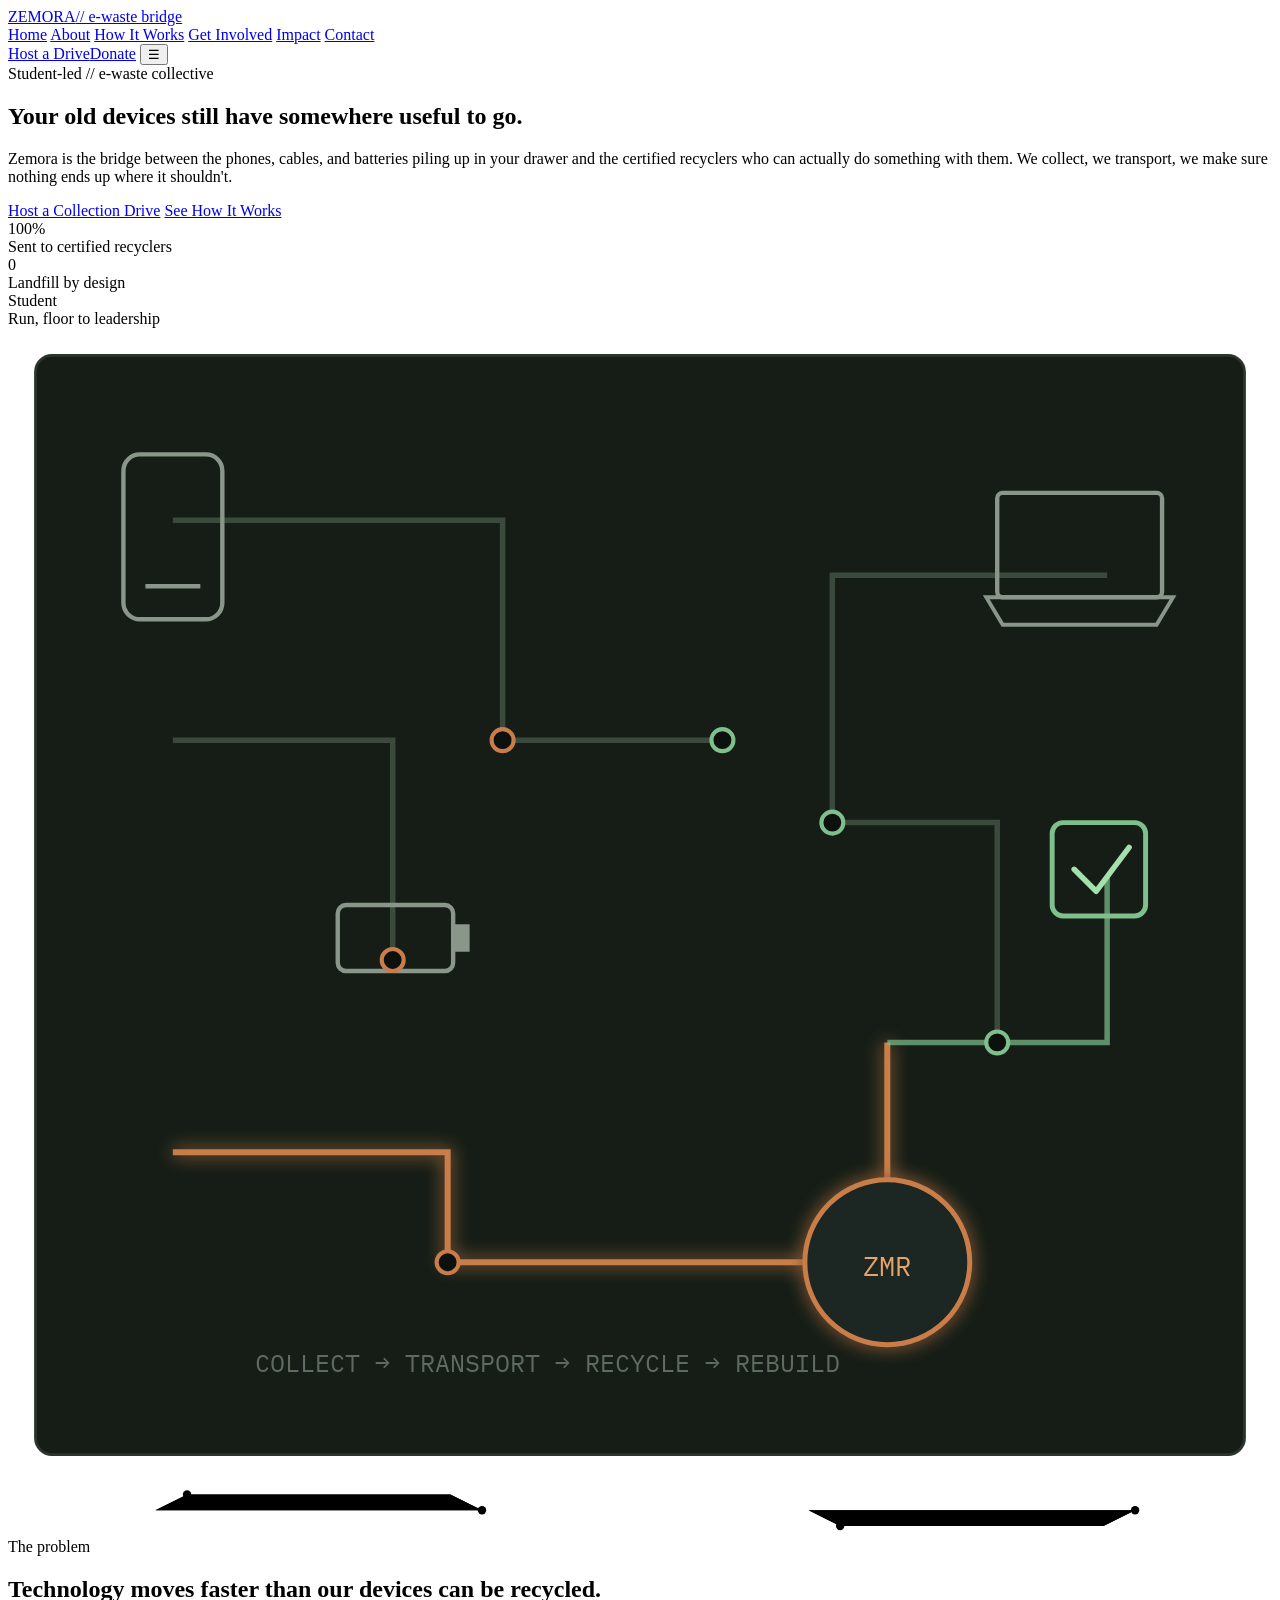
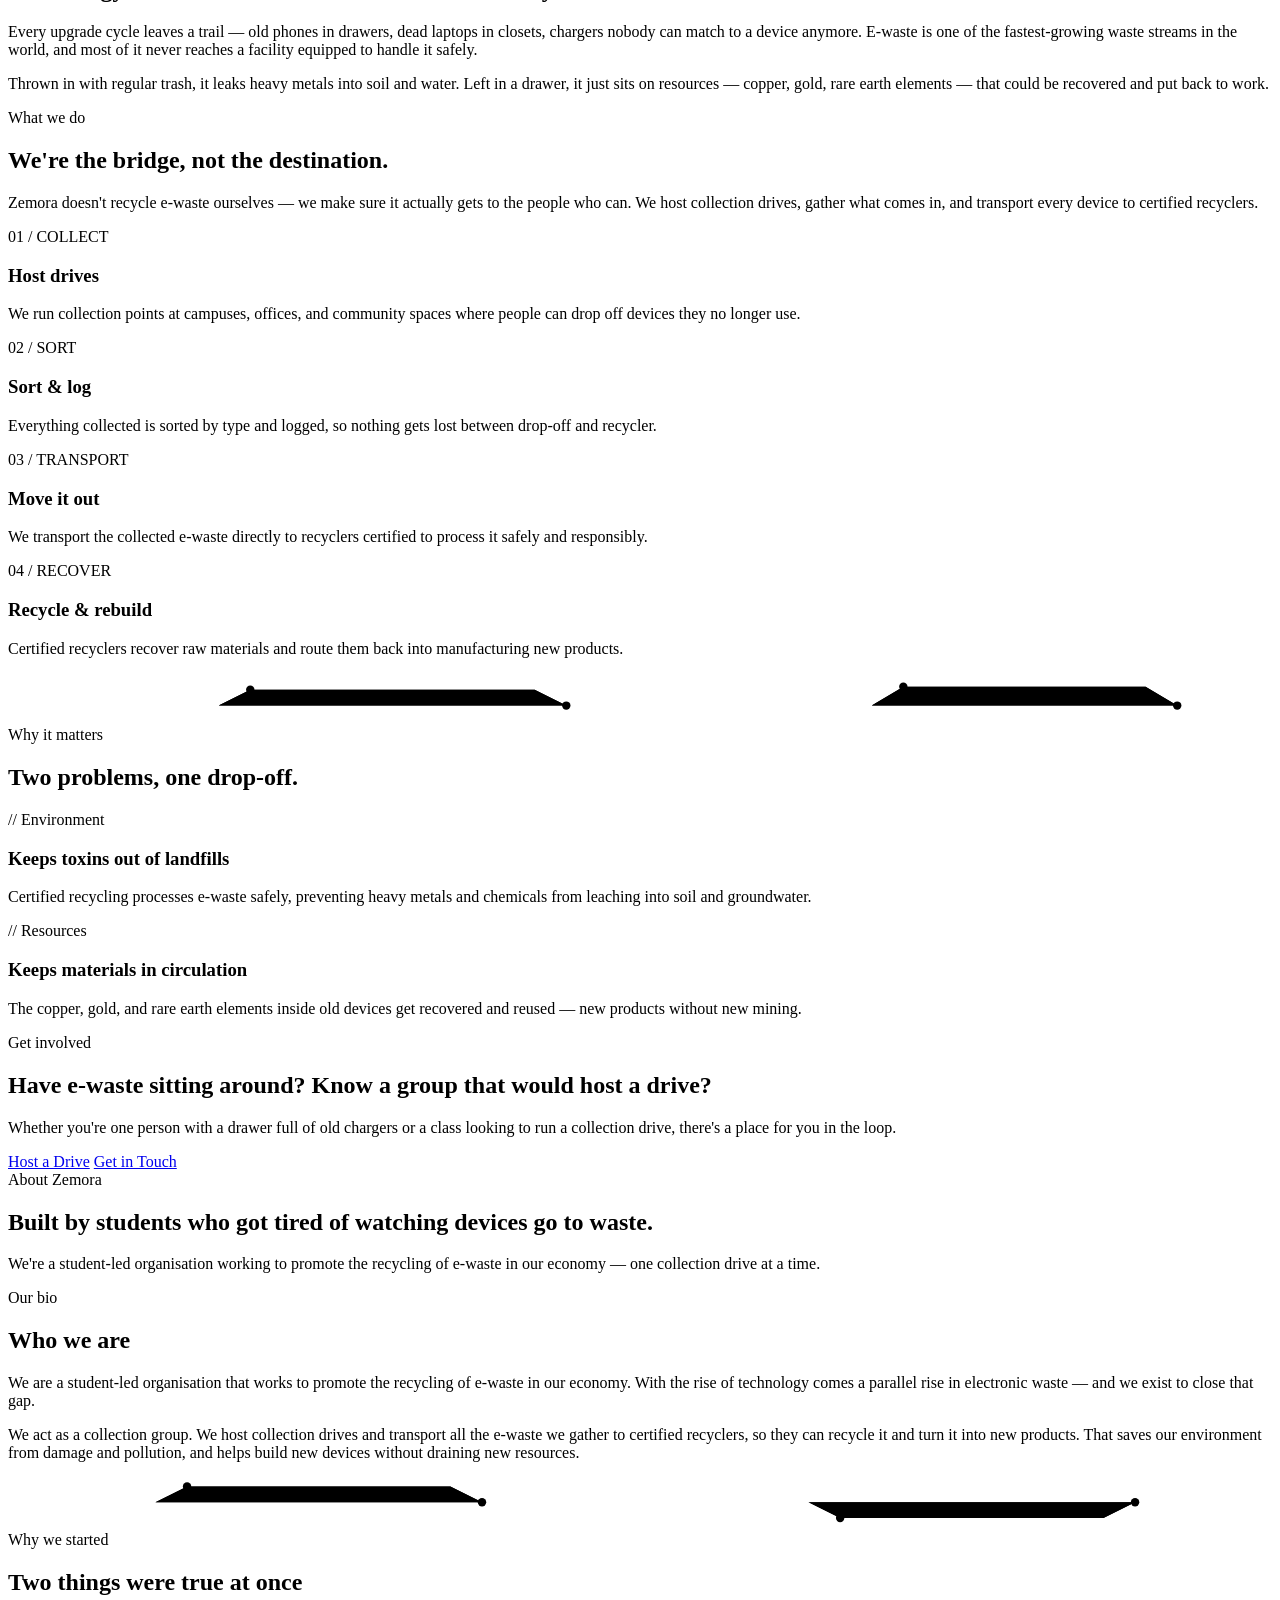
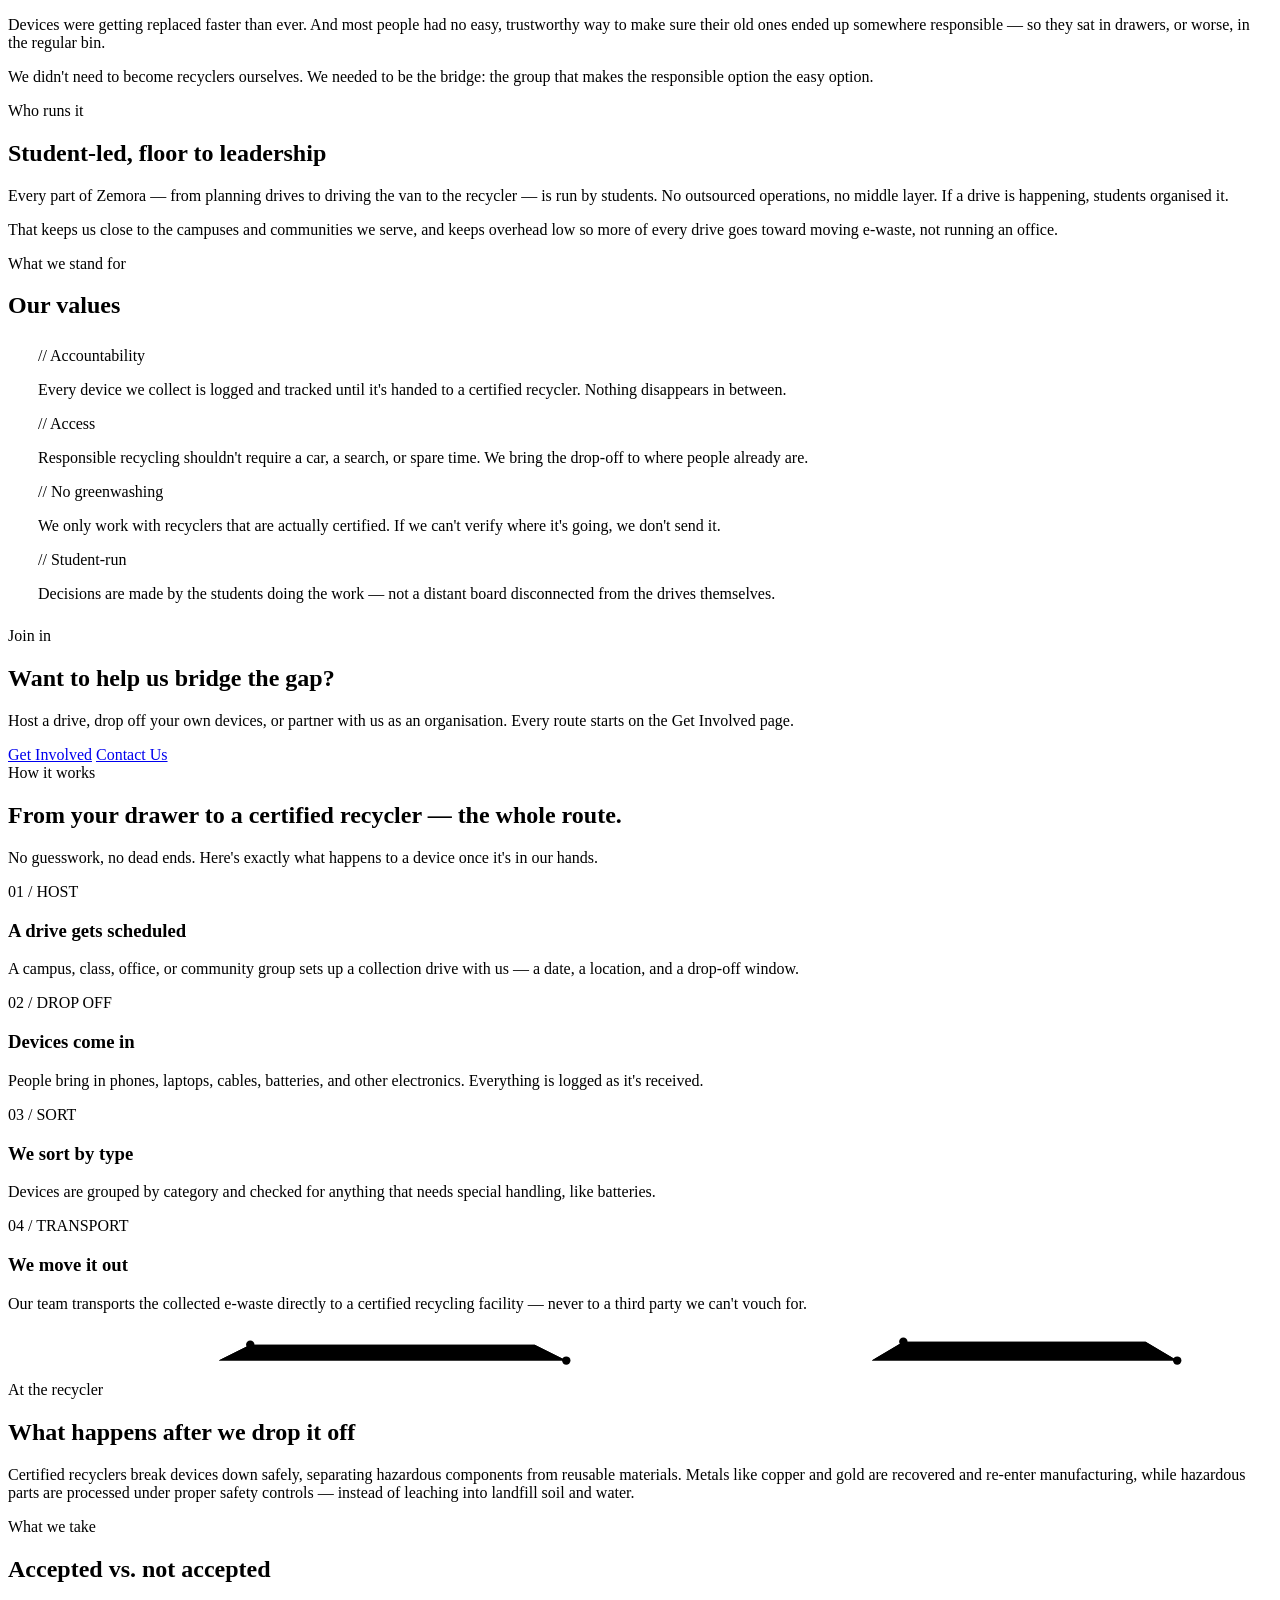
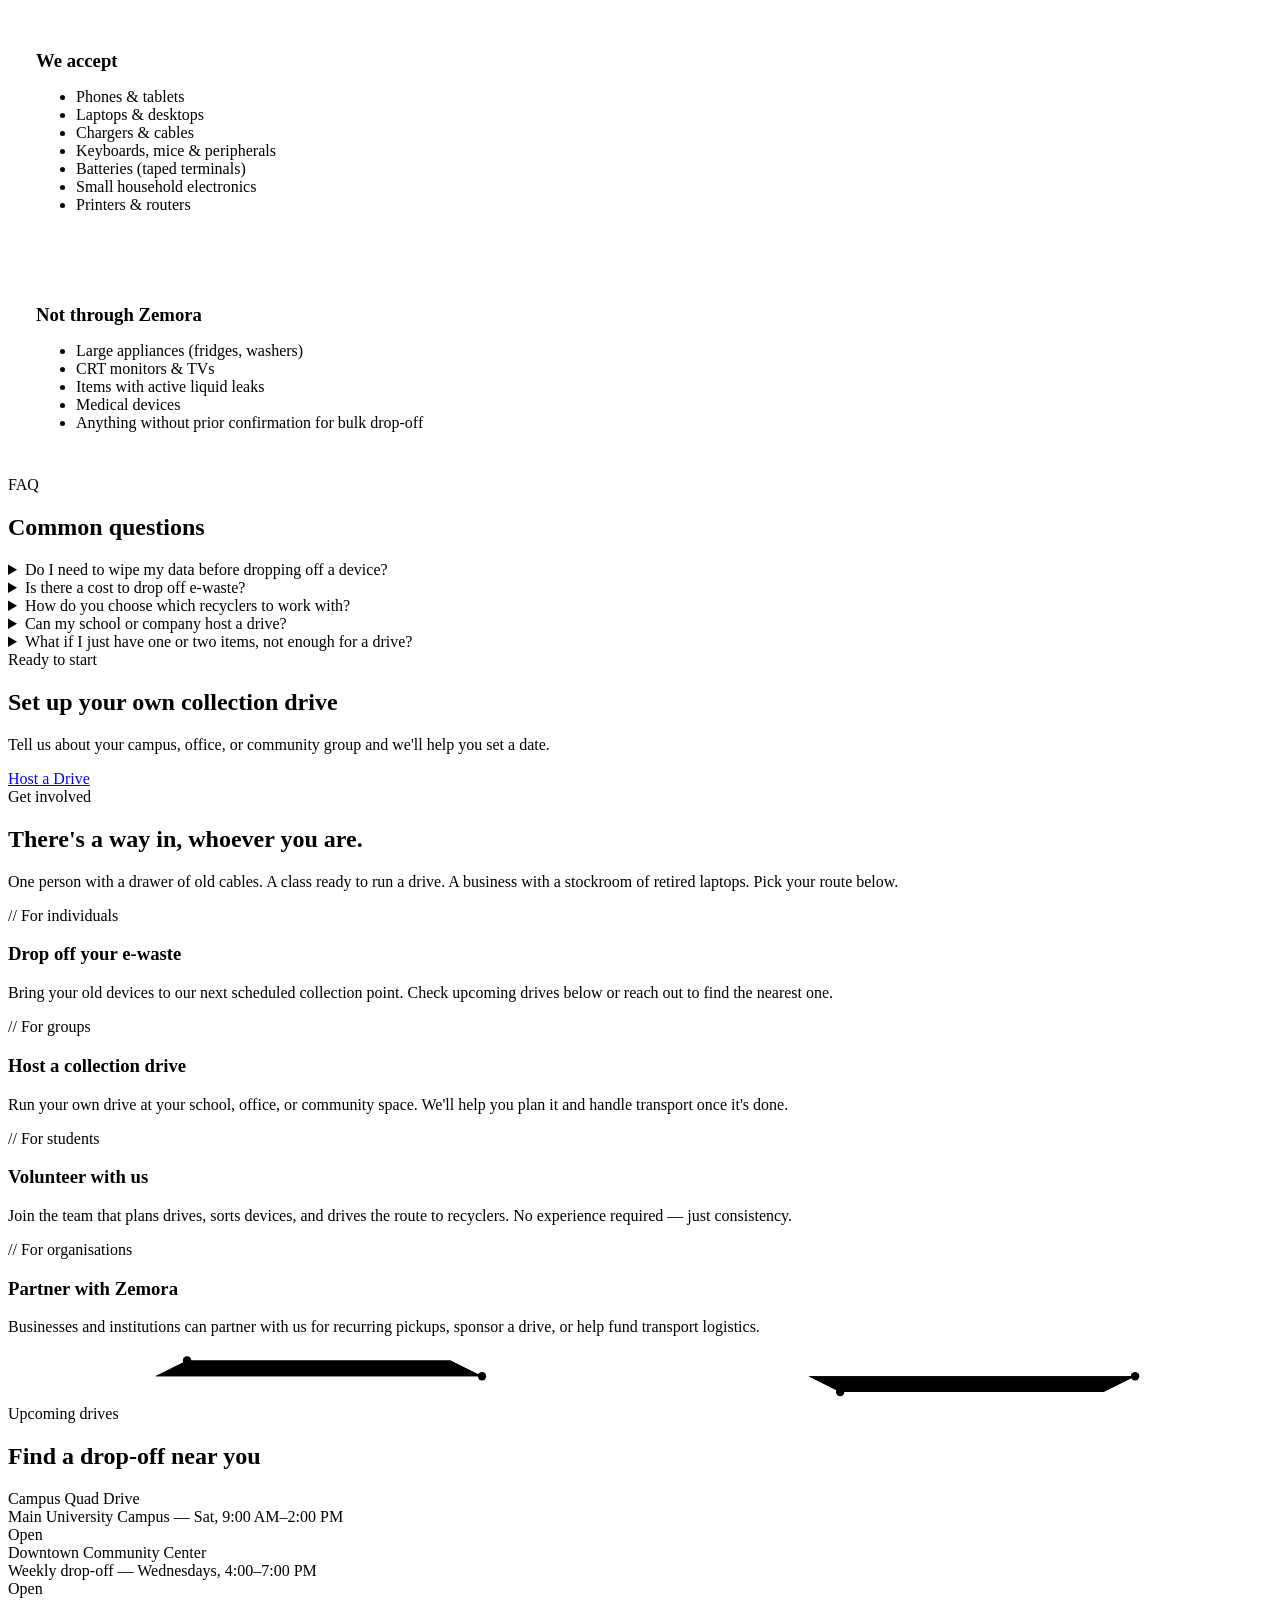
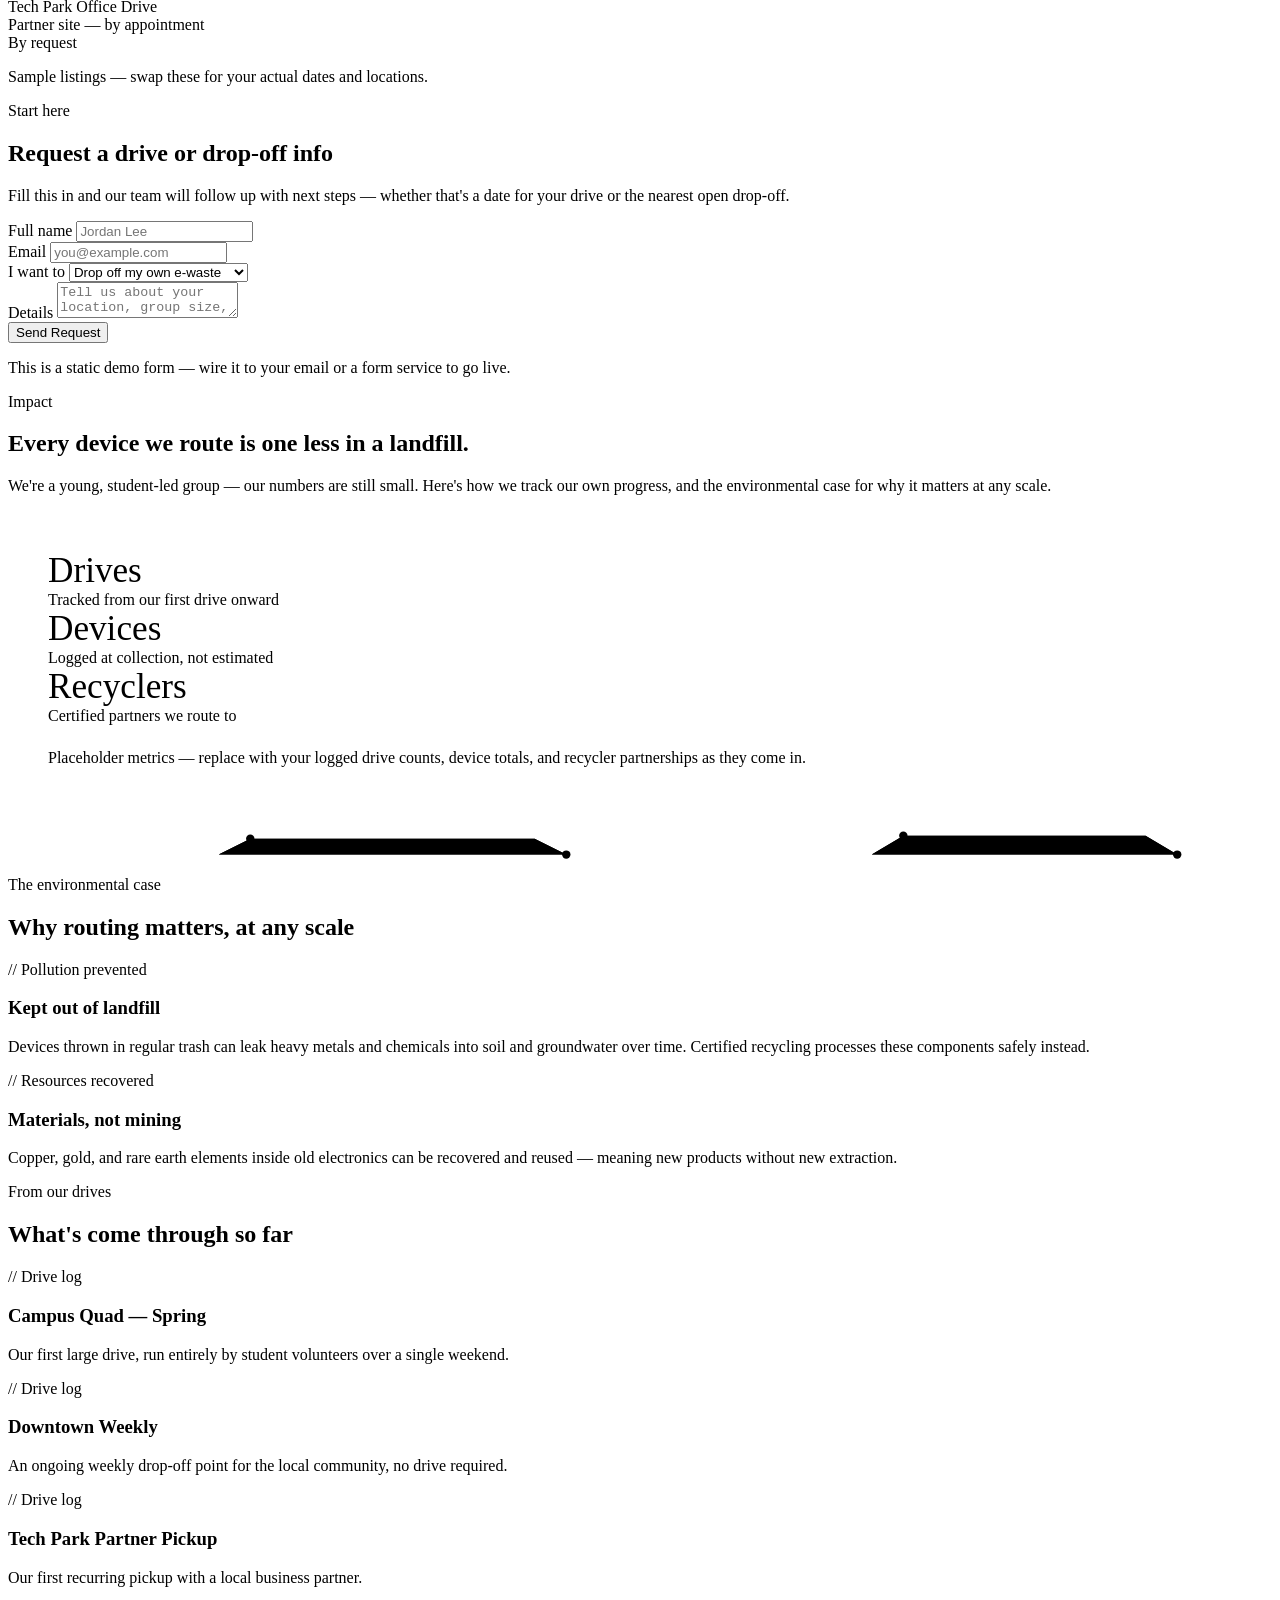
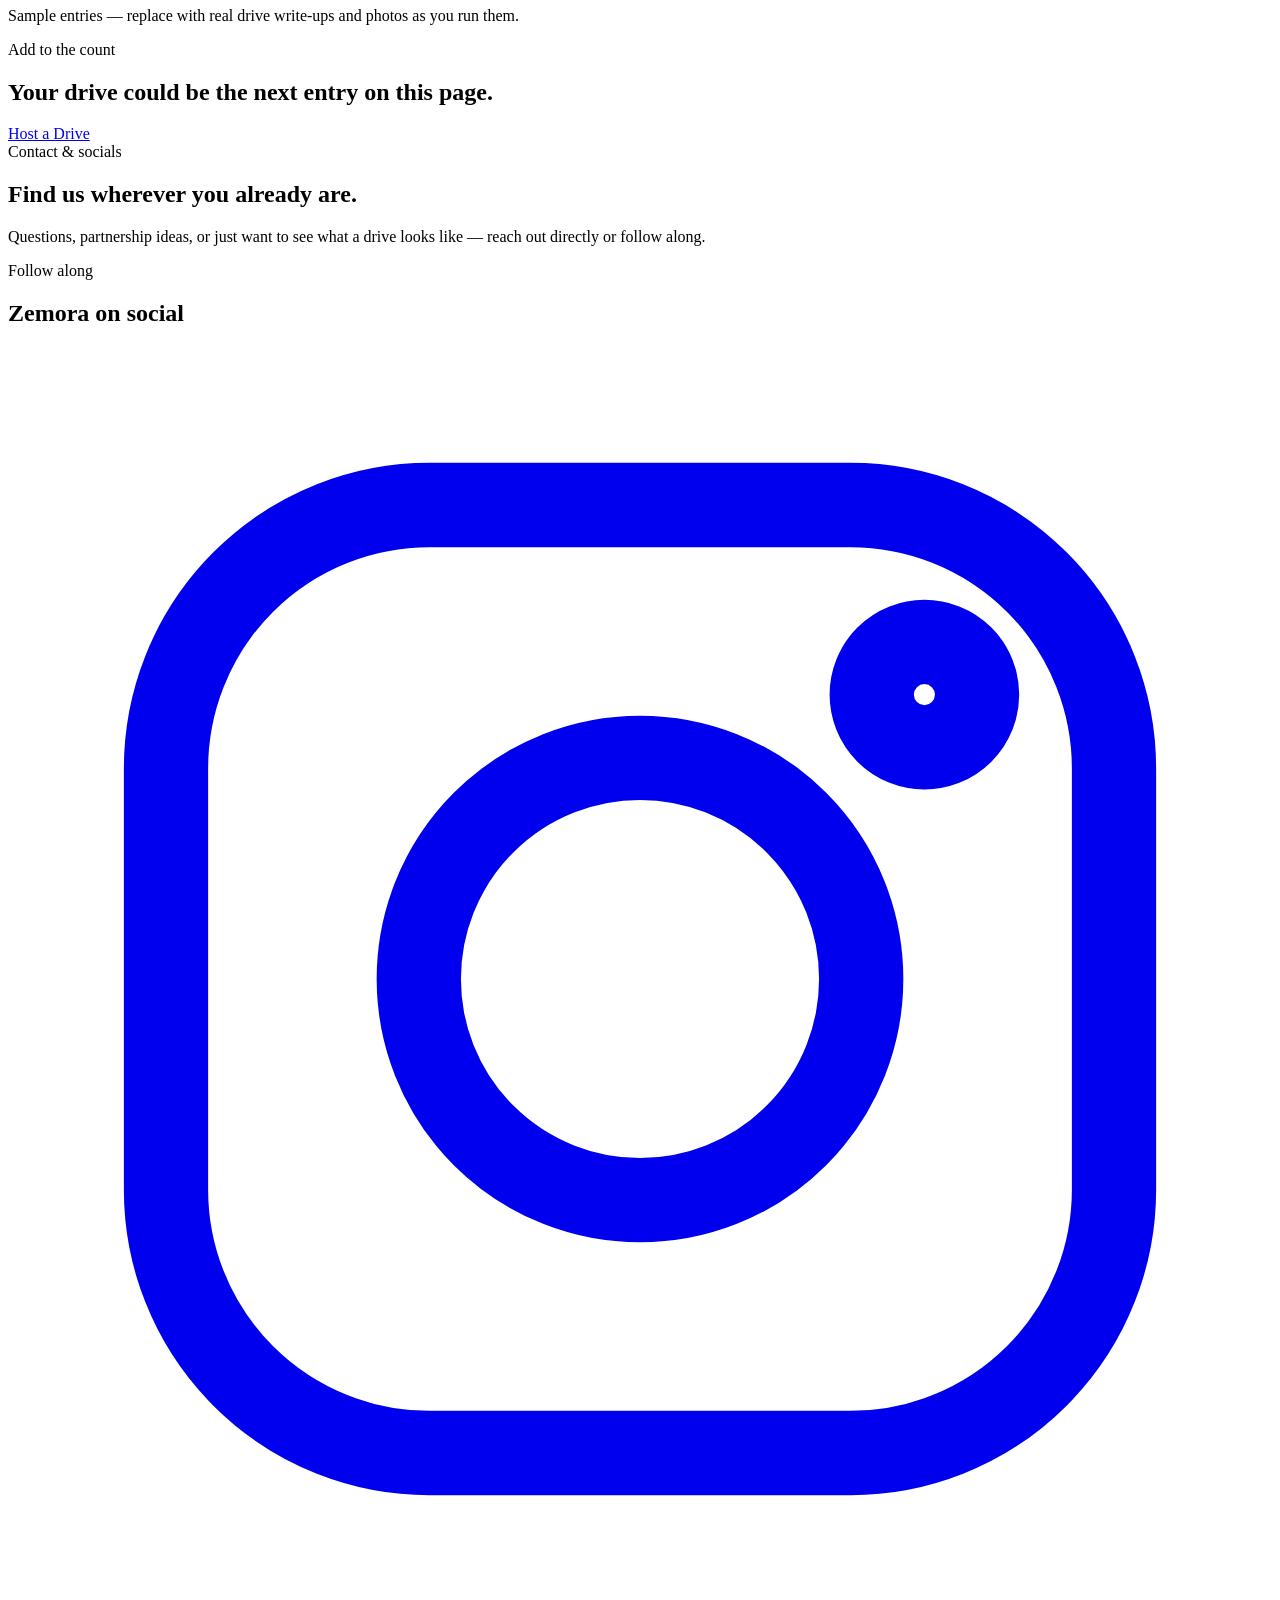
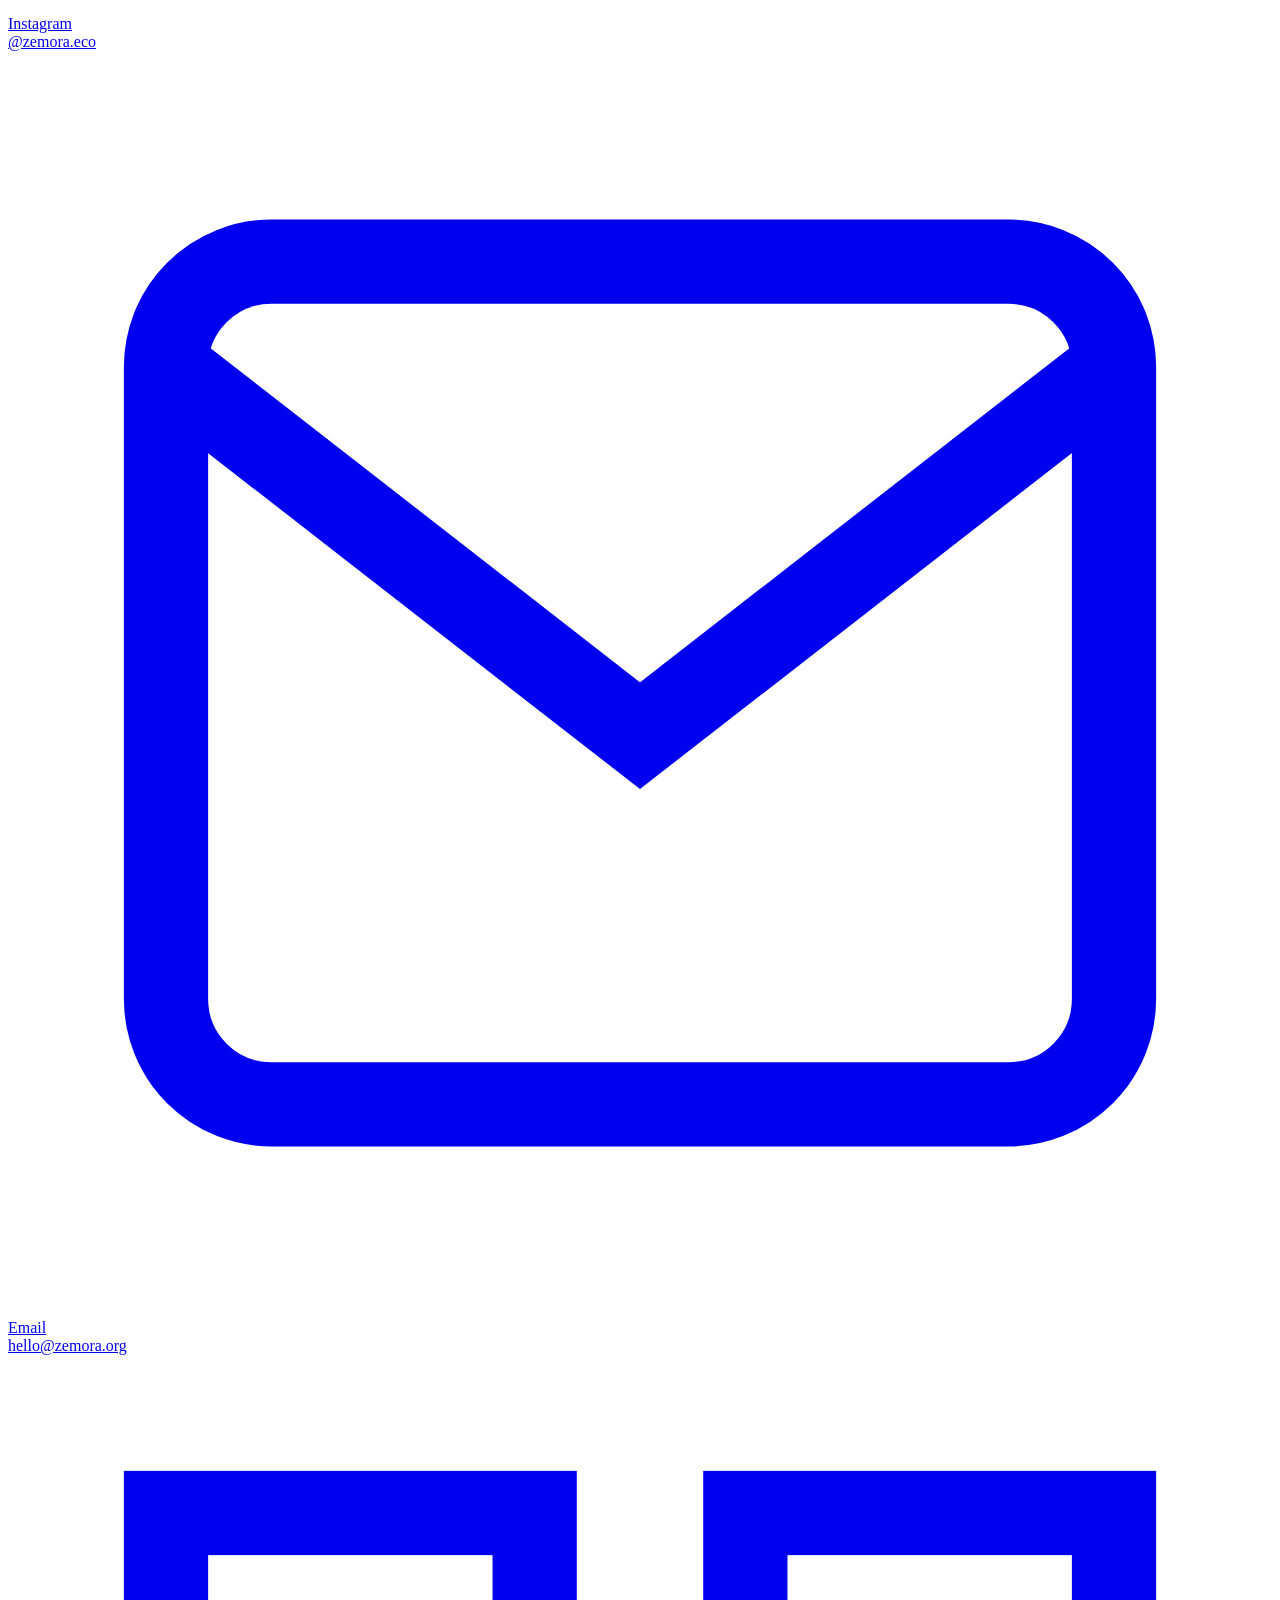
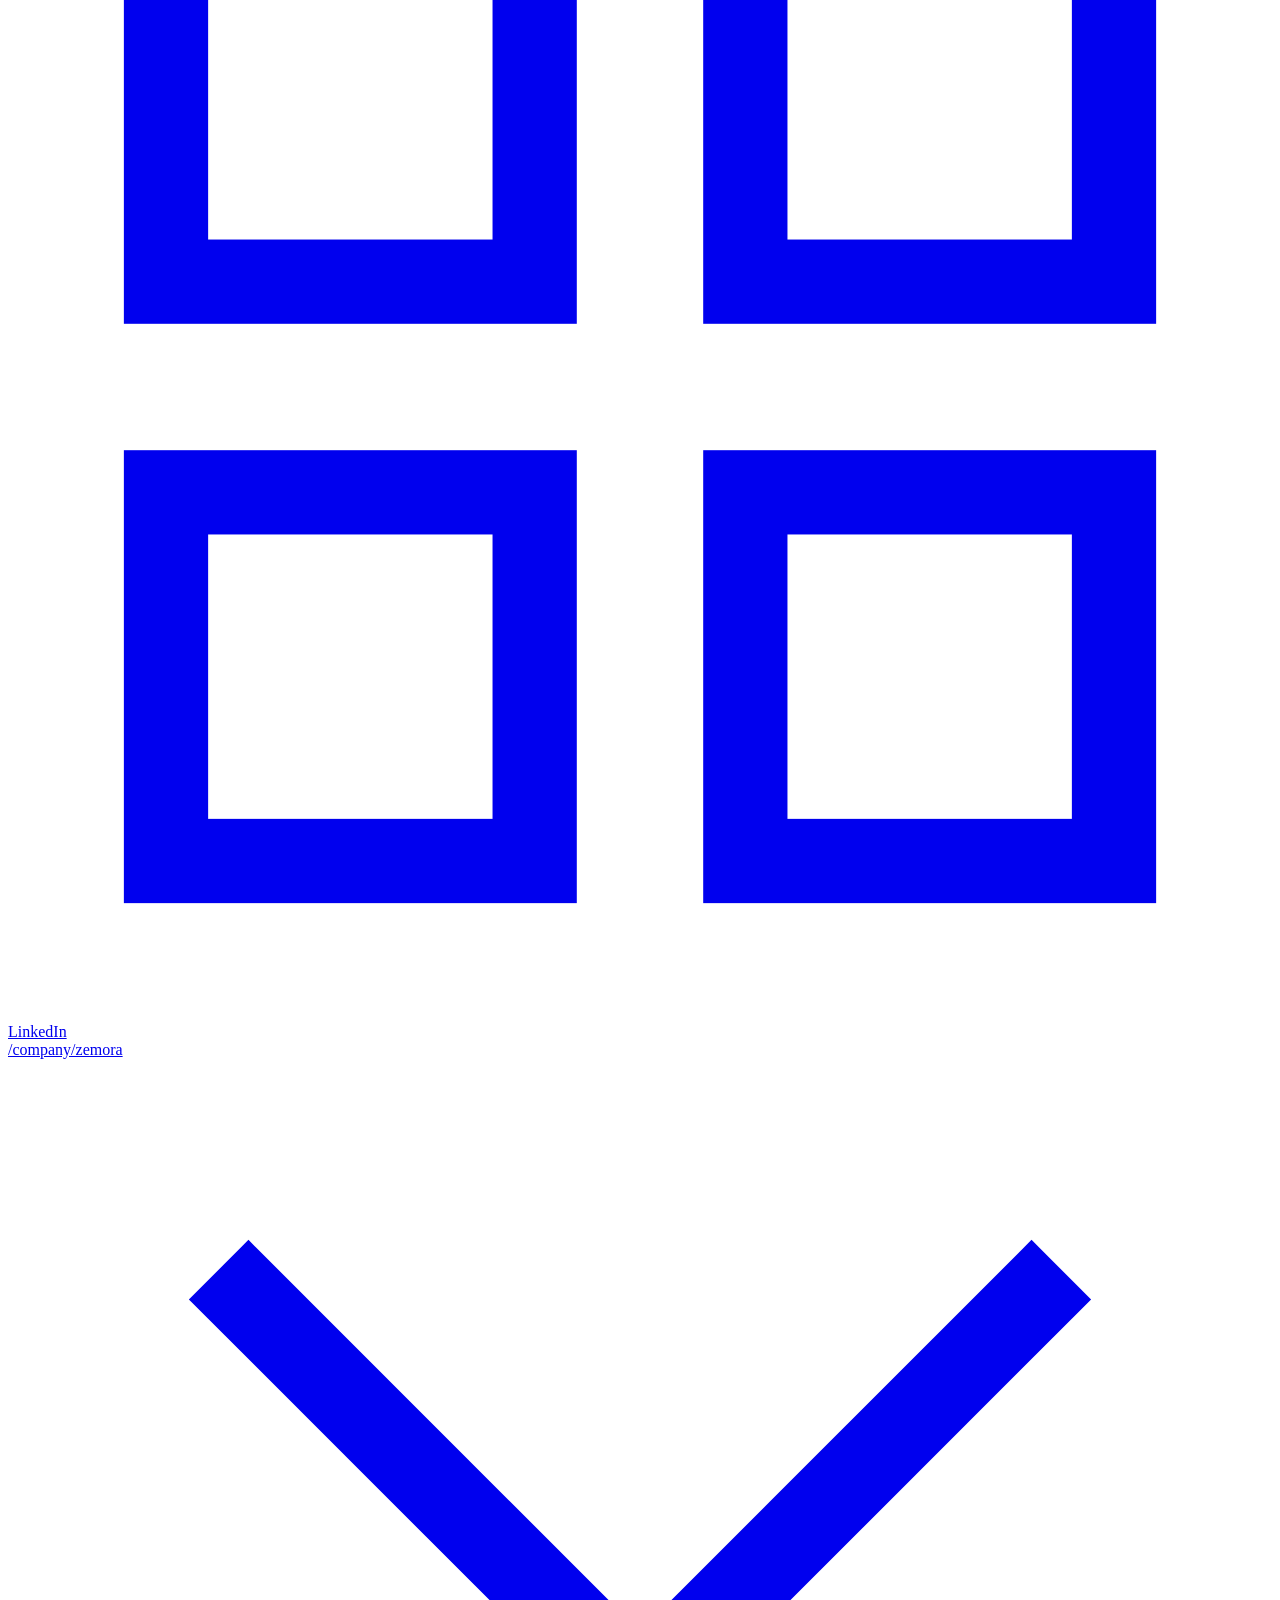
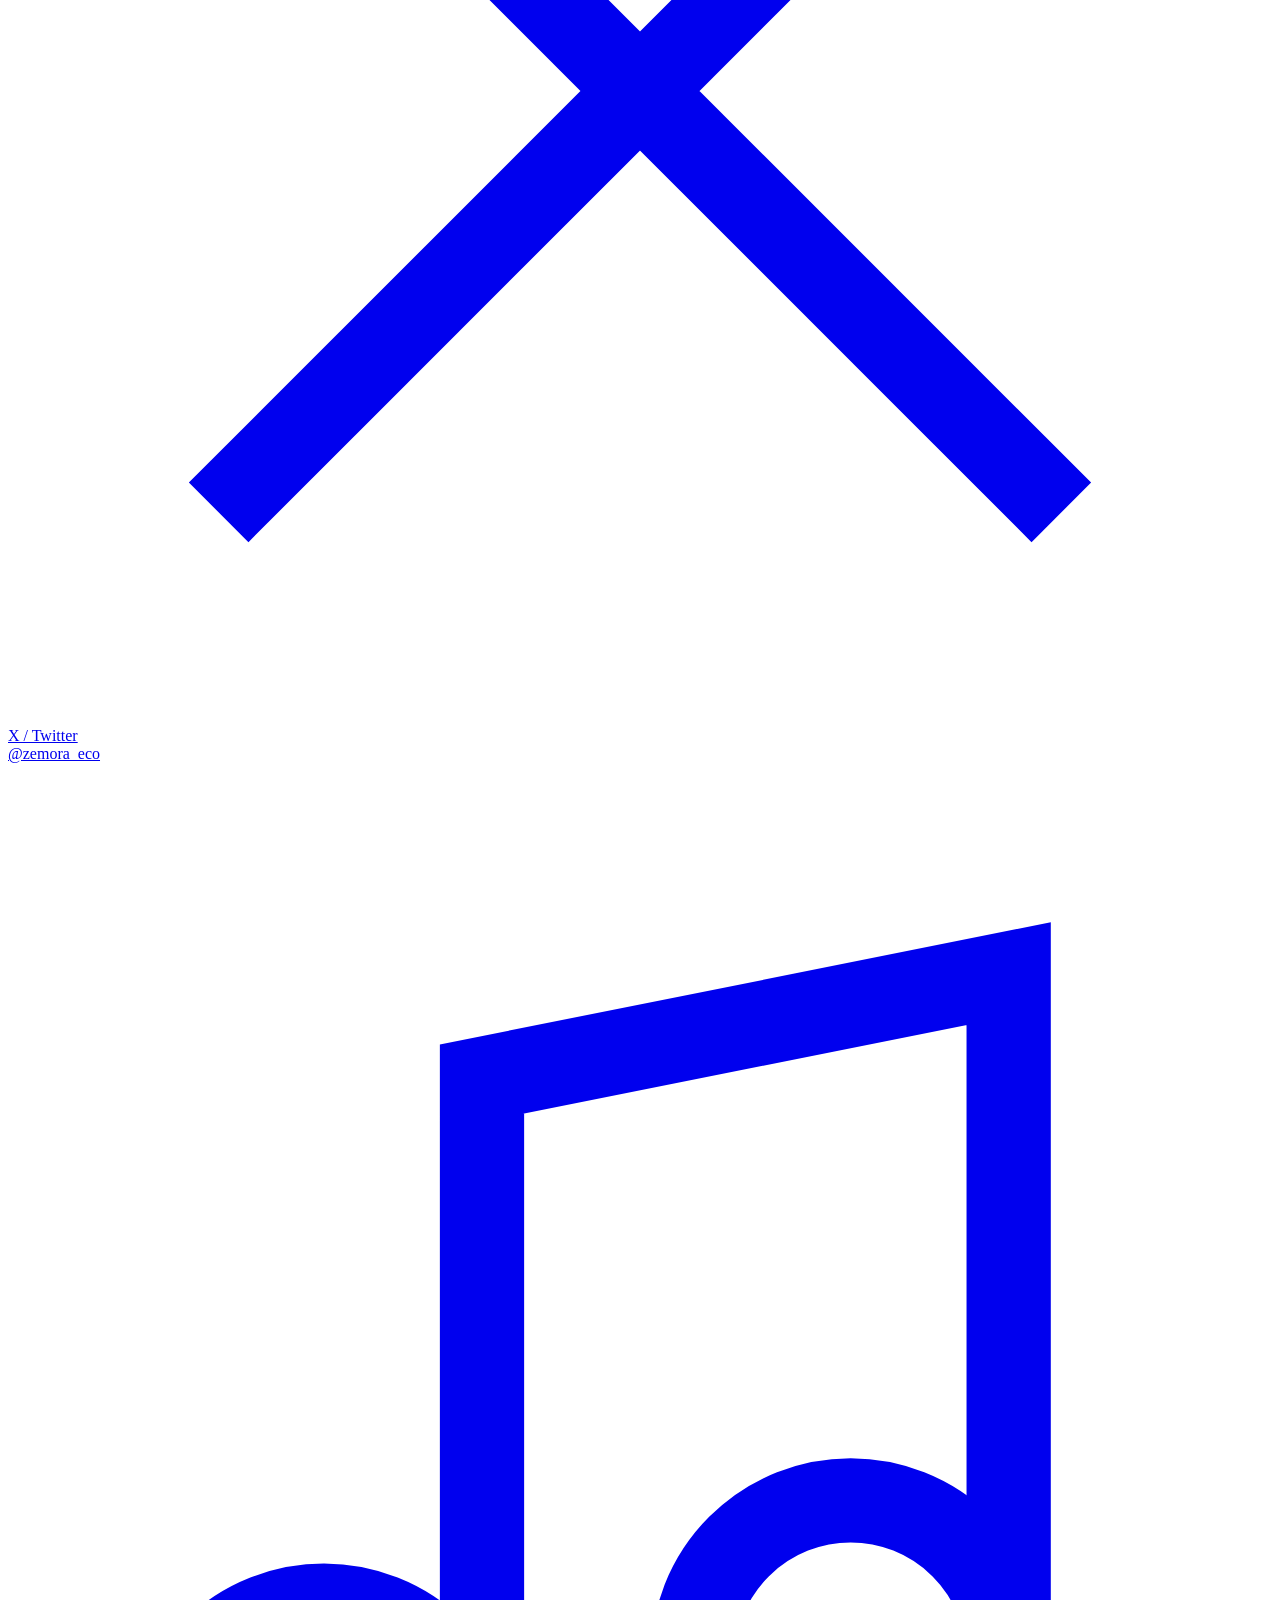
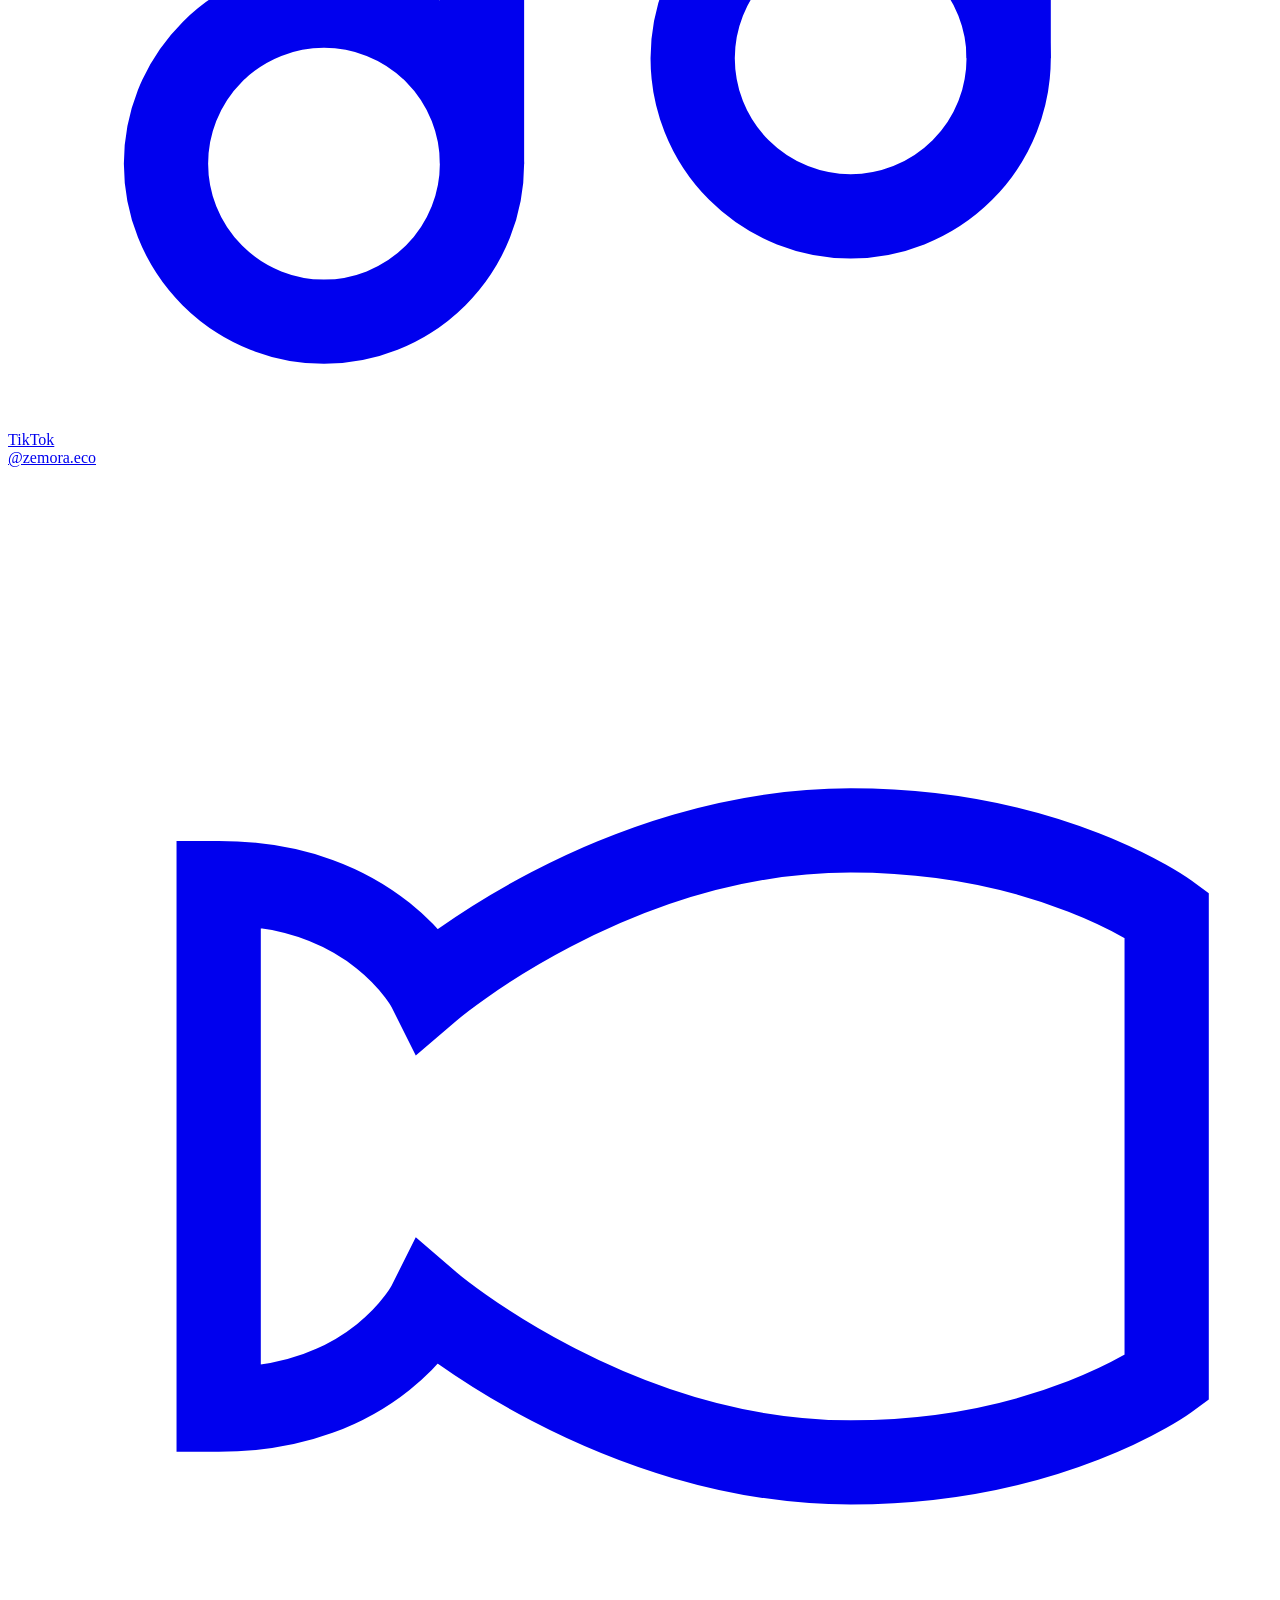
==== main.html @ ae9ed2af "Rename maincode.html to main.html" ====
<!DOCTYPE html>
<html lang="en">
<head>
<meta charset="UTF-8">
<meta name="viewport" content="width=device-width, initial-scale=1.0">
<title>Zemora — The Bridge for E-Waste</title>
<link rel="stylesheet" href="css/style.css">
<meta name="description" content="Zemora is a student-led collective that bridges everyday e-waste to certified recyclers, keeping devices out of landfills and resources in circulation.">
<link rel="preconnect" href="https://fonts.googleapis.com">
<link href="https://fonts.googleapis.com/css2?family=Space+Grotesk:wght@500;600;700&family=IBM+Plex+Sans:wght@400;500;600&family=IBM+Plex+Mono:wght@400;500;600&display=swap" rel="stylesheet">
<link rel="stylesheet" href="styles.css">
</head>
<body>

<header class="site">
  <div class="nav">
    <a href="#home" class="logo"><span class="pad"></span>ZEMORA<span class="sub">// e-waste bridge</span></a>
    <nav class="links">
      <a href="#home" class="nav-link" data-target="home">Home</a>
      <a href="#about" class="nav-link" data-target="about">About</a>
      <a href="#how-it-works" class="nav-link" data-target="how-it-works">How It Works</a>
      <a href="#get-involved" class="nav-link" data-target="get-involved">Get Involved</a>
      <a href="#impact" class="nav-link" data-target="impact">Impact</a>
      <a href="#contact" class="nav-link" data-target="contact">Contact</a>
    </nav>
    <div class="nav-cta">
      <a href="#get-involved" class="btn btn-primary"><span class="long">Host a Drive</span><span class="short">Donate</span></a>
      <button class="nav-toggle" aria-label="Toggle menu">☰</button>
    </div>
  </div>
</header>

<main>

<div id="home" class="page-block">
<!-- HERO -->
  <section class="hero">
    <div class="wrap">
      <div class="hero-copy">
        <div class="eyebrow">Student-led // e-waste collective</div>
        <h1>Your old devices still have somewhere useful to go.</h1>
        <p class="lede">Zemora is the bridge between the phones, cables, and batteries piling up in your drawer and the certified recyclers who can actually do something with them. We collect, we transport, we make sure nothing ends up where it shouldn't.</p>
        <div class="btn-row">
          <a href="#get-involved" class="btn btn-primary">Host a Collection Drive</a>
          <a href="#how-it-works" class="btn btn-ghost">See How It Works</a>
        </div>
        <div class="stat-strip">
          <div class="stat"><div class="num">100%</div><div class="label">Sent to certified recyclers</div></div>
          <div class="stat"><div class="num">0</div><div class="label">Landfill by design</div></div>
          <div class="stat"><div class="num">Student</div><div class="label">Run, floor to leadership</div></div>
        </div>
      </div>

      <div class="hero-visual" aria-hidden="true">
        <svg viewBox="0 0 460 420" xmlns="http://www.w3.org/2000/svg">
          <defs>
            <filter id="glow" x="-50%" y="-50%" width="200%" height="200%">
              <feGaussianBlur stdDeviation="3.2" result="blur"/>
              <feMerge><feMergeNode in="blur"/><feMergeNode in="SourceGraphic"/></feMerge>
            </filter>
          </defs>
          <!-- board outline -->
          <rect x="10" y="10" width="440" height="400" rx="6" fill="#151d16" stroke="#2a352b"/>
          <!-- traces -->
          <path d="M60 70 H180 V150 H260" stroke="#3c4a3d" stroke-width="2" fill="none"/>
          <path d="M60 150 H140 V230" stroke="#3c4a3d" stroke-width="2" fill="none"/>
          <path d="M400 90 H300 V180 H360 V260" stroke="#3c4a3d" stroke-width="2" fill="none"/>
          <path d="M60 300 H160 V340 H320 V260" stroke="#c97d4a" stroke-width="2.2" fill="none" filter="url(#glow)"/>
          <path d="M320 260 H400 V200" stroke="#7fbf8c" stroke-width="2" fill="none" opacity="0.7"/>
          <!-- device: phone -->
          <rect x="42" y="46" width="36" height="60" rx="6" fill="none" stroke="#8a9689" stroke-width="1.6"/>
          <line x1="50" y1="94" x2="70" y2="94" stroke="#8a9689" stroke-width="1.6"/>
          <!-- device: laptop -->
          <rect x="360" y="60" width="60" height="38" rx="2" fill="none" stroke="#8a9689" stroke-width="1.6"/>
          <path d="M356 98 H424 L418 108 H362 Z" fill="none" stroke="#8a9689" stroke-width="1.4"/>
          <!-- device: battery -->
          <rect x="120" y="210" width="42" height="24" rx="3" fill="none" stroke="#8a9689" stroke-width="1.6"/>
          <rect x="162" y="217" width="6" height="10" fill="#8a9689"/>
          <!-- collection node -->
          <circle cx="320" cy="340" r="30" fill="#1c2620" stroke="#c97d4a" stroke-width="1.8" filter="url(#glow)"/>
          <text x="320" y="345" text-anchor="middle" font-family="IBM Plex Mono, monospace" font-size="10" fill="#e6a468">ZMR</text>
          <!-- via pads -->
          <circle cx="180" cy="150" r="4" fill="#0c110d" stroke="#c97d4a" stroke-width="1.5"/>
          <circle cx="260" cy="150" r="4" fill="#0c110d" stroke="#7fbf8c" stroke-width="1.5"/>
          <circle cx="140" cy="230" r="4" fill="#0c110d" stroke="#c97d4a" stroke-width="1.5"/>
          <circle cx="300" cy="180" r="4" fill="#0c110d" stroke="#7fbf8c" stroke-width="1.5"/>
          <circle cx="360" cy="260" r="4" fill="#0c110d" stroke="#7fbf8c" stroke-width="1.5"/>
          <circle cx="160" cy="340" r="4" fill="#0c110d" stroke="#c97d4a" stroke-width="1.5"/>
          <!-- output: new product -->
          <rect x="380" y="180" width="34" height="34" rx="4" fill="none" stroke="#7fbf8c" stroke-width="1.8"/>
          <path d="M388 197 L396 205 L408 189" stroke="#a3e0ab" stroke-width="2" fill="none" stroke-linecap="round" stroke-linejoin="round"/>
          <text x="90" y="380" font-family="IBM Plex Mono, monospace" font-size="9" fill="#5e6b5e">COLLECT → TRANSPORT → RECYCLE → REBUILD</text>
        </svg>
      </div>
    </div>
  </section>

  <svg class="trace-divider" viewBox="0 0 1200 46" preserveAspectRatio="none" aria-hidden="true">
    <path d="M0 23 H140 L170 8 H420 L450 23 H760 L790 38 H1040 L1070 23 H1200" />
    <path class="live" d="M0 23 H140 L170 8 H420 L450 23 H760 L790 38 H1040 L1070 23 H1200" />
    <circle cx="170" cy="8" r="4" /><circle cx="450" cy="23" r="4" /><circle cx="790" cy="38" r="4" /><circle cx="1070" cy="23" r="4" />
  </svg>

  <!-- THE PROBLEM -->
  <section class="tight">
    <div class="wrap">
      <div class="grid cols-2" style="align-items:center; gap:50px;">
        <div>
          <div class="eyebrow">The problem</div>
          <h2>Technology moves faster than our devices can be recycled.</h2>
        </div>
        <div class="flow">
          <p>Every upgrade cycle leaves a trail — old phones in drawers, dead laptops in closets, chargers nobody can match to a device anymore. E-waste is one of the fastest-growing waste streams in the world, and most of it never reaches a facility equipped to handle it safely.</p>
          <p>Thrown in with regular trash, it leaks heavy metals into soil and water. Left in a drawer, it just sits on resources — copper, gold, rare earth elements — that could be recovered and put back to work.</p>
        </div>
      </div>
    </div>
  </section>

  <!-- WHAT WE DO -->
  <section>
    <div class="wrap">
      <div class="section-head center">
        <div class="eyebrow">What we do</div>
        <h2>We're the bridge, not the destination.</h2>
        <p class="lede center" style="margin-left:auto;margin-right:auto;">Zemora doesn't recycle e-waste ourselves — we make sure it actually gets to the people who can. We host collection drives, gather what comes in, and transport every device to certified recyclers.</p>
      </div>

      <div class="steps">
        <div class="step">
          <div class="designator">01 / COLLECT</div>
          <h3>Host drives</h3>
          <p>We run collection points at campuses, offices, and community spaces where people can drop off devices they no longer use.</p>
        </div>
        <div class="step">
          <div class="designator">02 / SORT</div>
          <h3>Sort & log</h3>
          <p>Everything collected is sorted by type and logged, so nothing gets lost between drop-off and recycler.</p>
        </div>
        <div class="step">
          <div class="designator">03 / TRANSPORT</div>
          <h3>Move it out</h3>
          <p>We transport the collected e-waste directly to recyclers certified to process it safely and responsibly.</p>
        </div>
        <div class="step">
          <div class="designator">04 / RECOVER</div>
          <h3>Recycle & rebuild</h3>
          <p>Certified recyclers recover raw materials and route them back into manufacturing new products.</p>
        </div>
      </div>
    </div>
  </section>

  <svg class="trace-divider" viewBox="0 0 1200 46" preserveAspectRatio="none" aria-hidden="true">
    <path d="M0 30 H200 L230 15 H500 L530 30 H820 L850 12 H1080 L1110 30 H1200" />
    <path class="live" d="M0 30 H200 L230 15 H500 L530 30 H820 L850 12 H1080 L1110 30 H1200" />
    <circle cx="230" cy="15" r="4" /><circle cx="530" cy="30" r="4" /><circle cx="850" cy="12" r="4" /><circle cx="1110" cy="30" r="4" />
  </svg>

  <!-- WHY IT MATTERS -->
  <section class="tight">
    <div class="wrap">
      <div class="section-head">
        <div class="eyebrow">Why it matters</div>
        <h2>Two problems, one drop-off.</h2>
      </div>
      <div class="grid cols-2">
        <div class="card">
          <span class="tag">// Environment</span>
          <h3>Keeps toxins out of landfills</h3>
          <p>Certified recycling processes e-waste safely, preventing heavy metals and chemicals from leaching into soil and groundwater.</p>
        </div>
        <div class="card">
          <span class="tag">// Resources</span>
          <h3>Keeps materials in circulation</h3>
          <p>The copper, gold, and rare earth elements inside old devices get recovered and reused — new products without new mining.</p>
        </div>
      </div>
    </div>
  </section>

  <!-- CTA -->
  <section class="tight">
    <div class="wrap">
      <div class="cta-banner">
        <div class="eyebrow" style="justify-content:center;">Get involved</div>
        <h2>Have e-waste sitting around? Know a group that would host a drive?</h2>
        <p>Whether you're one person with a drawer full of old chargers or a class looking to run a collection drive, there's a place for you in the loop.</p>
        <div class="btn-row">
          <a href="#get-involved" class="btn btn-primary">Host a Drive</a>
          <a href="#contact" class="btn btn-ghost">Get in Touch</a>
        </div>
      </div>
    </div>
  </section>
</div>

<div class="page-break" aria-hidden="true"></div>

<div id="about" class="page-block">
<section class="page-hero">
    <div class="wrap">
      <div class="eyebrow">About Zemora</div>
      <h1>Built by students who got tired of watching devices go to waste.</h1>
      <p class="lede">We're a student-led organisation working to promote the recycling of e-waste in our economy — one collection drive at a time.</p>
    </div>
  </section>

  <section class="tight">
    <div class="wrap">
      <div class="grid cols-2" style="gap:50px;">
        <div>
          <div class="eyebrow">Our bio</div>
          <h2>Who we are</h2>
        </div>
        <div class="bio-block">
          <p>We are a student-led organisation that works to promote the recycling of e-waste in our economy. With the rise of technology comes a parallel rise in electronic waste — and we exist to close that gap.</p>
          <p>We act as a collection group. We host collection drives and transport all the e-waste we gather to certified recyclers, so they can recycle it and turn it into new products. That saves our environment from damage and pollution, and helps build new devices without draining new resources.</p>
        </div>
      </div>
    </div>
  </section>

  <svg class="trace-divider" viewBox="0 0 1200 46" preserveAspectRatio="none" aria-hidden="true">
    <path d="M0 23 H140 L170 8 H420 L450 23 H760 L790 38 H1040 L1070 23 H1200" />
    <path class="live" d="M0 23 H140 L170 8 H420 L450 23 H760 L790 38 H1040 L1070 23 H1200" />
    <circle cx="170" cy="8" r="4" /><circle cx="450" cy="23" r="4" /><circle cx="790" cy="38" r="4" /><circle cx="1070" cy="23" r="4" />
  </svg>

  <section>
    <div class="wrap">
      <div class="grid cols-2" style="gap:50px;">
        <div>
          <div class="eyebrow">Why we started</div>
          <h2>Two things were true at once</h2>
          <div class="flow" style="margin-top:20px;">
            <p>Devices were getting replaced faster than ever. And most people had no easy, trustworthy way to make sure their old ones ended up somewhere responsible — so they sat in drawers, or worse, in the regular bin.</p>
            <p>We didn't need to become recyclers ourselves. We needed to be the bridge: the group that makes the responsible option the easy option.</p>
          </div>
        </div>
        <div>
          <div class="eyebrow">Who runs it</div>
          <h2>Student-led, floor to leadership</h2>
          <div class="flow" style="margin-top:20px;">
            <p>Every part of Zemora — from planning drives to driving the van to the recycler — is run by students. No outsourced operations, no middle layer. If a drive is happening, students organised it.</p>
            <p>That keeps us close to the campuses and communities we serve, and keeps overhead low so more of every drive goes toward moving e-waste, not running an office.</p>
          </div>
        </div>
      </div>
    </div>
  </section>

  <section class="tight">
    <div class="wrap">
      <div class="section-head">
        <div class="eyebrow">What we stand for</div>
        <h2>Our values</h2>
      </div>
      <div class="panel" style="padding: 8px 30px;">
        <div class="value">
          <div class="vname">// Accountability</div>
          <p>Every device we collect is logged and tracked until it's handed to a certified recycler. Nothing disappears in between.</p>
        </div>
        <div class="value">
          <div class="vname">// Access</div>
          <p>Responsible recycling shouldn't require a car, a search, or spare time. We bring the drop-off to where people already are.</p>
        </div>
        <div class="value">
          <div class="vname">// No greenwashing</div>
          <p>We only work with recyclers that are actually certified. If we can't verify where it's going, we don't send it.</p>
        </div>
        <div class="value">
          <div class="vname">// Student-run</div>
          <p>Decisions are made by the students doing the work — not a distant board disconnected from the drives themselves.</p>
        </div>
      </div>
    </div>
  </section>

  <section class="tight">
    <div class="wrap">
      <div class="cta-banner">
        <div class="eyebrow" style="justify-content:center;">Join in</div>
        <h2>Want to help us bridge the gap?</h2>
        <p>Host a drive, drop off your own devices, or partner with us as an organisation. Every route starts on the Get Involved page.</p>
        <div class="btn-row">
          <a href="#get-involved" class="btn btn-primary">Get Involved</a>
          <a href="#contact" class="btn btn-ghost">Contact Us</a>
        </div>
      </div>
    </div>
  </section>
</div>

<div class="page-break" aria-hidden="true"></div>

<div id="how-it-works" class="page-block">
<section class="page-hero">
    <div class="wrap">
      <div class="eyebrow">How it works</div>
      <h1>From your drawer to a certified recycler — the whole route.</h1>
      <p class="lede">No guesswork, no dead ends. Here's exactly what happens to a device once it's in our hands.</p>
    </div>
  </section>

  <section>
    <div class="wrap">
      <div class="steps">
        <div class="step">
          <div class="designator">01 / HOST</div>
          <h3>A drive gets scheduled</h3>
          <p>A campus, class, office, or community group sets up a collection drive with us — a date, a location, and a drop-off window.</p>
        </div>
        <div class="step">
          <div class="designator">02 / DROP OFF</div>
          <h3>Devices come in</h3>
          <p>People bring in phones, laptops, cables, batteries, and other electronics. Everything is logged as it's received.</p>
        </div>
        <div class="step">
          <div class="designator">03 / SORT</div>
          <h3>We sort by type</h3>
          <p>Devices are grouped by category and checked for anything that needs special handling, like batteries.</p>
        </div>
        <div class="step">
          <div class="designator">04 / TRANSPORT</div>
          <h3>We move it out</h3>
          <p>Our team transports the collected e-waste directly to a certified recycling facility — never to a third party we can't vouch for.</p>
        </div>
      </div>
    </div>
  </section>

  <svg class="trace-divider" viewBox="0 0 1200 46" preserveAspectRatio="none" aria-hidden="true">
    <path d="M0 30 H200 L230 15 H500 L530 30 H820 L850 12 H1080 L1110 30 H1200" />
    <path class="live" d="M0 30 H200 L230 15 H500 L530 30 H820 L850 12 H1080 L1110 30 H1200" />
    <circle cx="230" cy="15" r="4" /><circle cx="530" cy="30" r="4" /><circle cx="850" cy="12" r="4" /><circle cx="1110" cy="30" r="4" />
  </svg>

  <section class="tight">
    <div class="wrap">
      <div class="section-head">
        <div class="eyebrow">At the recycler</div>
        <h2>What happens after we drop it off</h2>
        <p class="lede">Certified recyclers break devices down safely, separating hazardous components from reusable materials. Metals like copper and gold are recovered and re-enter manufacturing, while hazardous parts are processed under proper safety controls — instead of leaching into landfill soil and water.</p>
      </div>
    </div>
  </section>

  <section class="tight">
    <div class="wrap">
      <div class="section-head">
        <div class="eyebrow">What we take</div>
        <h2>Accepted vs. not accepted</h2>
      </div>
      <div class="accept-grid">
        <div class="panel" style="padding:28px;">
          <h3 style="margin-bottom:16px; color:var(--trace-bright);">We accept</h3>
          <ul class="accept-list yes">
            <li>Phones & tablets</li>
            <li>Laptops & desktops</li>
            <li>Chargers & cables</li>
            <li>Keyboards, mice & peripherals</li>
            <li>Batteries (taped terminals)</li>
            <li>Small household electronics</li>
            <li>Printers & routers</li>
          </ul>
        </div>
        <div class="panel" style="padding:28px;">
          <h3 style="margin-bottom:16px; color:var(--copper-bright);">Not through Zemora</h3>
          <ul class="accept-list no">
            <li>Large appliances (fridges, washers)</li>
            <li>CRT monitors & TVs</li>
            <li>Items with active liquid leaks</li>
            <li>Medical devices</li>
            <li>Anything without prior confirmation for bulk drop-off</li>
          </ul>
        </div>
      </div>
    </div>
  </section>

  <section class="tight">
    <div class="wrap">
      <div class="section-head">
        <div class="eyebrow">FAQ</div>
        <h2>Common questions</h2>
      </div>
      <div class="faq-list">
        <details class="faq-item">
          <summary>Do I need to wipe my data before dropping off a device?</summary>
          <p>Yes — we strongly recommend backing up and factory-resetting any device with personal data before drop-off. We don't access or read data from devices we collect, but resetting is on you.</p>
        </details>
        <details class="faq-item">
          <summary>Is there a cost to drop off e-waste?</summary>
          <p>No. Drop-off at any Zemora collection drive is free.</p>
        </details>
        <details class="faq-item">
          <summary>How do you choose which recyclers to work with?</summary>
          <p>We only work with recyclers holding proper e-waste handling certification, and we confirm this before any partnership begins.</p>
        </details>
        <details class="faq-item">
          <summary>Can my school or company host a drive?</summary>
          <p>Yes — that's most of what we do. Head to the Get Involved page to request a drive.</p>
        </details>
        <details class="faq-item">
          <summary>What if I just have one or two items, not enough for a drive?</summary>
          <p>You can still drop items off at our next scheduled collection point — check the Get Involved page for upcoming dates and locations.</p>
        </details>
      </div>
    </div>
  </section>

  <section class="tight">
    <div class="wrap">
      <div class="cta-banner">
        <div class="eyebrow" style="justify-content:center;">Ready to start</div>
        <h2>Set up your own collection drive</h2>
        <p>Tell us about your campus, office, or community group and we'll help you set a date.</p>
        <div class="btn-row">
          <a href="#get-involved" class="btn btn-primary">Host a Drive</a>
        </div>
      </div>
    </div>
  </section>
</div>

<div class="page-break" aria-hidden="true"></div>

<div id="get-involved" class="page-block">
<section class="page-hero">
    <div class="wrap">
      <div class="eyebrow">Get involved</div>
      <h1>There's a way in, whoever you are.</h1>
      <p class="lede">One person with a drawer of old cables. A class ready to run a drive. A business with a stockroom of retired laptops. Pick your route below.</p>
    </div>
  </section>

  <section>
    <div class="wrap">
      <div class="grid cols-2">
        <div class="card">
          <span class="tag">// For individuals</span>
          <h3>Drop off your e-waste</h3>
          <p>Bring your old devices to our next scheduled collection point. Check upcoming drives below or reach out to find the nearest one.</p>
        </div>
        <div class="card">
          <span class="tag">// For groups</span>
          <h3>Host a collection drive</h3>
          <p>Run your own drive at your school, office, or community space. We'll help you plan it and handle transport once it's done.</p>
        </div>
        <div class="card">
          <span class="tag">// For students</span>
          <h3>Volunteer with us</h3>
          <p>Join the team that plans drives, sorts devices, and drives the route to recyclers. No experience required — just consistency.</p>
        </div>
        <div class="card">
          <span class="tag">// For organisations</span>
          <h3>Partner with Zemora</h3>
          <p>Businesses and institutions can partner with us for recurring pickups, sponsor a drive, or help fund transport logistics.</p>
        </div>
      </div>
    </div>
  </section>

  <svg class="trace-divider" viewBox="0 0 1200 46" preserveAspectRatio="none" aria-hidden="true">
    <path d="M0 23 H140 L170 8 H420 L450 23 H760 L790 38 H1040 L1070 23 H1200" />
    <path class="live" d="M0 23 H140 L170 8 H420 L450 23 H760 L790 38 H1040 L1070 23 H1200" />
    <circle cx="170" cy="8" r="4" /><circle cx="450" cy="23" r="4" /><circle cx="790" cy="38" r="4" /><circle cx="1070" cy="23" r="4" />
  </svg>

  <section class="tight">
    <div class="wrap">
      <div class="section-head">
        <div class="eyebrow">Upcoming drives</div>
        <h2>Find a drop-off near you</h2>
      </div>
      <div class="loc-list">
        <div class="loc-row">
          <div>
            <div class="name">Campus Quad Drive</div>
            <div class="meta">Main University Campus — Sat, 9:00 AM–2:00 PM</div>
          </div>
          <div class="badge">Open</div>
        </div>
        <div class="loc-row">
          <div>
            <div class="name">Downtown Community Center</div>
            <div class="meta">Weekly drop-off — Wednesdays, 4:00–7:00 PM</div>
          </div>
          <div class="badge">Open</div>
        </div>
        <div class="loc-row">
          <div>
            <div class="name">Tech Park Office Drive</div>
            <div class="meta">Partner site — by appointment</div>
          </div>
          <div class="badge">By request</div>
        </div>
      </div>
      <p class="form-note" style="margin-top:16px;">Sample listings — swap these for your actual dates and locations.</p>
    </div>
  </section>

  <section class="tight" id="form">
    <div class="wrap">
      <div class="grid cols-2" style="gap:50px; align-items:start;">
        <div>
          <div class="eyebrow">Start here</div>
          <h2>Request a drive or drop-off info</h2>
          <p style="margin-top:16px;">Fill this in and our team will follow up with next steps — whether that's a date for your drive or the nearest open drop-off.</p>
        </div>
        <form class="contact-form">
          <div class="field">
            <label for="name">Full name</label>
            <input type="text" id="name" name="name" placeholder="Jordan Lee" required>
          </div>
          <div class="field">
            <label for="email">Email</label>
            <input type="email" id="email" name="email" placeholder="you@example.com" required>
          </div>
          <div class="field">
            <label for="type">I want to</label>
            <select id="type" name="type">
              <option>Drop off my own e-waste</option>
              <option>Host a collection drive</option>
              <option>Volunteer</option>
              <option>Partner as an organisation</option>
            </select>
          </div>
          <div class="field">
            <label for="details">Details</label>
            <textarea id="details" name="details" placeholder="Tell us about your location, group size, or timing"></textarea>
          </div>
          <button type="submit" class="btn btn-primary" style="justify-self:start;">Send Request</button>
          <p class="form-note">This is a static demo form — wire it to your email or a form service to go live.</p>
        </form>
      </div>
    </div>
  </section>
</div>

<div class="page-break" aria-hidden="true"></div>

<div id="impact" class="page-block">
<section class="page-hero">
    <div class="wrap">
      <div class="eyebrow">Impact</div>
      <h1>Every device we route is one less in a landfill.</h1>
      <p class="lede">We're a young, student-led group — our numbers are still small. Here's how we track our own progress, and the environmental case for why it matters at any scale.</p>
    </div>
  </section>

  <section class="tight">
    <div class="wrap">
      <div class="panel" style="padding:40px;">
        <div class="grid cols-3">
          <div class="stat">
            <div class="num" style="font-size:2.2rem;">Drives</div>
            <div class="label">Tracked from our first drive onward</div>
          </div>
          <div class="stat">
            <div class="num" style="font-size:2.2rem;">Devices</div>
            <div class="label">Logged at collection, not estimated</div>
          </div>
          <div class="stat">
            <div class="num" style="font-size:2.2rem;">Recyclers</div>
            <div class="label">Certified partners we route to</div>
          </div>
        </div>
        <p class="form-note" style="margin-top:24px;">Placeholder metrics — replace with your logged drive counts, device totals, and recycler partnerships as they come in.</p>
      </div>
    </div>
  </section>

  <svg class="trace-divider" viewBox="0 0 1200 46" preserveAspectRatio="none" aria-hidden="true">
    <path d="M0 30 H200 L230 15 H500 L530 30 H820 L850 12 H1080 L1110 30 H1200" />
    <path class="live" d="M0 30 H200 L230 15 H500 L530 30 H820 L850 12 H1080 L1110 30 H1200" />
    <circle cx="230" cy="15" r="4" /><circle cx="530" cy="30" r="4" /><circle cx="850" cy="12" r="4" /><circle cx="1110" cy="30" r="4" />
  </svg>

  <section>
    <div class="wrap">
      <div class="section-head">
        <div class="eyebrow">The environmental case</div>
        <h2>Why routing matters, at any scale</h2>
      </div>
      <div class="grid cols-2">
        <div class="card">
          <span class="tag">// Pollution prevented</span>
          <h3>Kept out of landfill</h3>
          <p>Devices thrown in regular trash can leak heavy metals and chemicals into soil and groundwater over time. Certified recycling processes these components safely instead.</p>
        </div>
        <div class="card">
          <span class="tag">// Resources recovered</span>
          <h3>Materials, not mining</h3>
          <p>Copper, gold, and rare earth elements inside old electronics can be recovered and reused — meaning new products without new extraction.</p>
        </div>
      </div>
    </div>
  </section>

  <section class="tight">
    <div class="wrap">
      <div class="section-head">
        <div class="eyebrow">From our drives</div>
        <h2>What's come through so far</h2>
      </div>
      <div class="grid cols-3">
        <div class="card">
          <span class="tag">// Drive log</span>
          <h3>Campus Quad — Spring</h3>
          <p>Our first large drive, run entirely by student volunteers over a single weekend.</p>
        </div>
        <div class="card">
          <span class="tag">// Drive log</span>
          <h3>Downtown Weekly</h3>
          <p>An ongoing weekly drop-off point for the local community, no drive required.</p>
        </div>
        <div class="card">
          <span class="tag">// Drive log</span>
          <h3>Tech Park Partner Pickup</h3>
          <p>Our first recurring pickup with a local business partner.</p>
        </div>
      </div>
      <p class="form-note" style="margin-top:20px;">Sample entries — replace with real drive write-ups and photos as you run them.</p>
    </div>
  </section>

  <section class="tight">
    <div class="wrap">
      <div class="cta-banner">
        <div class="eyebrow" style="justify-content:center;">Add to the count</div>
        <h2>Your drive could be the next entry on this page.</h2>
        <div class="btn-row">
          <a href="#get-involved" class="btn btn-primary">Host a Drive</a>
        </div>
      </div>
    </div>
  </section>
</div>

<div class="page-break" aria-hidden="true"></div>

<div id="contact" class="page-block">
<section class="page-hero">
    <div class="wrap">
      <div class="eyebrow">Contact & socials</div>
      <h1>Find us wherever you already are.</h1>
      <p class="lede">Questions, partnership ideas, or just want to see what a drive looks like — reach out directly or follow along.</p>
    </div>
  </section>

  <section class="tight">
    <div class="wrap">
      <div class="section-head">
        <div class="eyebrow">Follow along</div>
        <h2>Zemora on social</h2>
      </div>
      <div class="social-grid">
        <a class="social-card" href="#" target="_blank" rel="noopener">
          <svg class="icon" viewBox="0 0 24 24" fill="none" stroke="currentColor" stroke-width="1.6"><rect x="3" y="3" width="18" height="18" rx="5"/><circle cx="12" cy="12" r="4.2"/><circle cx="17.4" cy="6.6" r="1"/></svg>
          <div class="platform">Instagram</div>
          <div class="handle">@zemora.eco</div>
        </a>
        <a class="social-card" href="#" target="_blank" rel="noopener">
          <svg class="icon" viewBox="0 0 24 24" fill="none" stroke="currentColor" stroke-width="1.6"><rect x="3" y="4" width="18" height="16" rx="2"/><path d="M3 6l9 7 9-7"/></svg>
          <div class="platform">Email</div>
          <div class="handle">hello@zemora.org</div>
        </a>
        <a class="social-card" href="#" target="_blank" rel="noopener">
          <svg class="icon" viewBox="0 0 24 24" fill="none" stroke="currentColor" stroke-width="1.6"><rect x="3" y="3" width="7" height="7"/><rect x="14" y="3" width="7" height="7"/><rect x="3" y="14" width="7" height="7"/><rect x="14" y="14" width="7" height="7"/></svg>
          <div class="platform">LinkedIn</div>
          <div class="handle">/company/zemora</div>
        </a>
        <a class="social-card" href="#" target="_blank" rel="noopener">
          <svg class="icon" viewBox="0 0 24 24" fill="none" stroke="currentColor" stroke-width="1.6"><path d="M4 4l16 16M20 4L4 20"/></svg>
          <div class="platform">X / Twitter</div>
          <div class="handle">@zemora_eco</div>
        </a>
        <a class="social-card" href="#" target="_blank" rel="noopener">
          <svg class="icon" viewBox="0 0 24 24" fill="none" stroke="currentColor" stroke-width="1.6"><path d="M9 19V6l10 -2v13"/><circle cx="6" cy="19" r="3"/><circle cx="16" cy="17" r="3"/></svg>
          <div class="platform">TikTok</div>
          <div class="handle">@zemora.eco</div>
        </a>
        <a class="social-card" href="#" target="_blank" rel="noopener">
          <svg class="icon" viewBox="0 0 24 24" fill="none" stroke="currentColor" stroke-width="1.6"><path d="M22 8.5s-2.2-1.6-6-1.6c-4.5 0-8 3-8 3s-1-2-4-2v10c3 0 4-2 4-2s3.5 3 8 3c3.8 0 6-1.6 6-1.6z"/></svg>
          <div class="platform">YouTube</div>
          <div class="handle">/@zemora</div>
        </a>
        <a class="social-card" href="#" target="_blank" rel="noopener">
          <svg class="icon" viewBox="0 0 24 24" fill="none" stroke="currentColor" stroke-width="1.6"><path d="M21 11.5a8.5 8.5 0 0 1-11.8 7.8L4 21l1.7-5.2A8.5 8.5 0 1 1 21 11.5z"/></svg>
          <div class="platform">WhatsApp Community</div>
          <div class="handle">Join for drive alerts</div>
        </a>
        <a class="social-card" href="#" target="_blank" rel="noopener">
          <svg class="icon" viewBox="0 0 24 24" fill="none" stroke="currentColor" stroke-width="1.6"><path d="M12 2 2 7l10 5 10-5-10-5z"/><path d="M2 17l10 5 10-5"/><path d="M2 12l10 5 10-5"/></svg>
          <div class="platform">Campus Chapter Directory</div>
          <div class="handle">Find your local group</div>
        </a>
      </div>
      <p class="form-note" style="margin-top:20px;">Placeholder handles — swap in your real profile links before publishing.</p>
    </div>
  </section>

  <svg class="trace-divider" viewBox="0 0 1200 46" preserveAspectRatio="none" aria-hidden="true">
    <path d="M0 23 H140 L170 8 H420 L450 23 H760 L790 38 H1040 L1070 23 H1200" />
    <path class="live" d="M0 23 H140 L170 8 H420 L450 23 H760 L790 38 H1040 L1070 23 H1200" />
    <circle cx="170" cy="8" r="4" /><circle cx="450" cy="23" r="4" /><circle cx="790" cy="38" r="4" /><circle cx="1070" cy="23" r="4" />
  </svg>

  <section class="tight">
    <div class="wrap">
      <div class="grid cols-2" style="gap:50px; align-items:start;">
        <div>
          <div class="eyebrow">Reach out directly</div>
          <h2>Send us a message</h2>
          <p style="margin-top:16px;">General questions, media requests, or partnership enquiries — this goes straight to our team.</p>

          <div class="flow" style="margin-top:30px;">
            <div>
              <div class="eyebrow" style="margin-bottom:6px;">Email</div>
              <p style="color:var(--text);">hello@zemora.org</p>
            </div>
            <div>
              <div class="eyebrow" style="margin-bottom:6px;">Response time</div>
              <p style="color:var(--text);">Usually within 2–3 days — we're a student team, not a call center.</p>
            </div>
            <div>
              <div class="eyebrow" style="margin-bottom:6px;">Based at</div>
              <p style="color:var(--text);">Main University Campus & partner community sites</p>
            </div>
          </div>
        </div>

        <form class="contact-form">
          <div class="field">
            <label for="c-name">Full name</label>
            <input type="text" id="c-name" name="name" placeholder="Jordan Lee" required>
          </div>
          <div class="field">
            <label for="c-email">Email</label>
            <input type="email" id="c-email" name="email" placeholder="you@example.com" required>
          </div>
          <div class="field">
            <label for="c-subject">Subject</label>
            <input type="text" id="c-subject" name="subject" placeholder="Partnership enquiry">
          </div>
          <div class="field">
            <label for="c-message">Message</label>
            <textarea id="c-message" name="message" placeholder="How can we help?"></textarea>
          </div>
          <button type="submit" class="btn btn-primary" style="justify-self:start;">Send Message</button>
          <p class="form-note">This is a static demo form — wire it to your email or a form service to go live.</p>
        </form>
      </div>
    </div>
  </section>
</div>

</main>

<footer class="site">
  <div class="wrap">
    <div class="footer-grid">
      <div>
        <div class="logo" style="margin-bottom:14px;"><span class="pad"></span>ZEMORA</div>
        <p style="max-width:32ch;">A student-led bridge between everyday e-waste and certified recyclers.</p>
      </div>
      <div>
        <h4>Site</h4>
        <ul>
          <li><a href="#about">About</a></li>
          <li><a href="#how-it-works">How It Works</a></li>
          <li><a href="#impact">Impact</a></li>
        </ul>
      </div>
      <div>
        <h4>Get Involved</h4>
        <ul>
          <li><a href="#get-involved">Host a Drive</a></li>
          <li><a href="#get-involved">Drop Off E-Waste</a></li>
          <li><a href="#get-involved">Partner With Us</a></li>
        </ul>
      </div>
      <div>
        <h4>Connect</h4>
        <ul>
          <li><a href="#contact">Contact & Socials</a></li>
          <li><a href="mailto:hello@zemora.org">hello@zemora.org</a></li>
        </ul>
      </div>
    </div>
    <div class="footer-bottom">
      <span>© 2026 ZEMORA — student-led e-waste collective</span>
      <span>// keep it out of the landfill</span>
    </div>
  </div>
</footer>

<script>
document.addEventListener('DOMContentLoaded', () => {
  const toggle = document.querySelector('.nav-toggle');
  const links = document.querySelector('nav.links');
  if (toggle && links) {
    toggle.addEventListener('click', () => {
      const open = links.classList.toggle('open');
      links.style.display = open ? 'flex' : 'none';
      links.style.flexDirection = 'column';
      links.style.gap = '16px';
      links.style.position = 'absolute';
      links.style.top = '64px';
      links.style.left = '0';
      links.style.right = '0';
      links.style.background = '#0f150f';
      links.style.padding = '20px 28px';
      links.style.borderBottom = '1px solid #2a352b';
    });
  }

  // Close mobile menu after clicking a link
  document.querySelectorAll('nav.links a').forEach(a => {
    a.addEventListener('click', () => {
      if (window.innerWidth <= 860 && links) {
        links.style.display = 'none';
        links.classList.remove('open');
      }
    });
  });

  // Animate trace dividers into view
  const dividers = document.querySelectorAll('.trace-divider');
  if ('IntersectionObserver' in window && dividers.length) {
    const io = new IntersectionObserver((entries) => {
      entries.forEach(entry => {
        if (entry.isIntersecting) {
          entry.target.classList.add('in-view');
          io.unobserve(entry.target);
        }
      });
    }, { threshold: 0.3 });
    dividers.forEach(d => io.observe(d));
  } else {
    dividers.forEach(d => d.classList.add('in-view'));
  }

  // Highlight active nav link based on section in view
  const sections = document.querySelectorAll('.page-block');
  const navAnchors = document.querySelectorAll('nav.links a');
  if ('IntersectionObserver' in window && sections.length) {
    const navIo = new IntersectionObserver((entries) => {
      entries.forEach(entry => {
        if (entry.isIntersecting) {
          const id = entry.target.id;
          navAnchors.forEach(a => a.classList.toggle('active', a.getAttribute('data-target') === id));
        }
      });
    }, { threshold: 0.5 });
    sections.forEach(s => navIo.observe(s));
  }
});
</script>
</body>
</html>
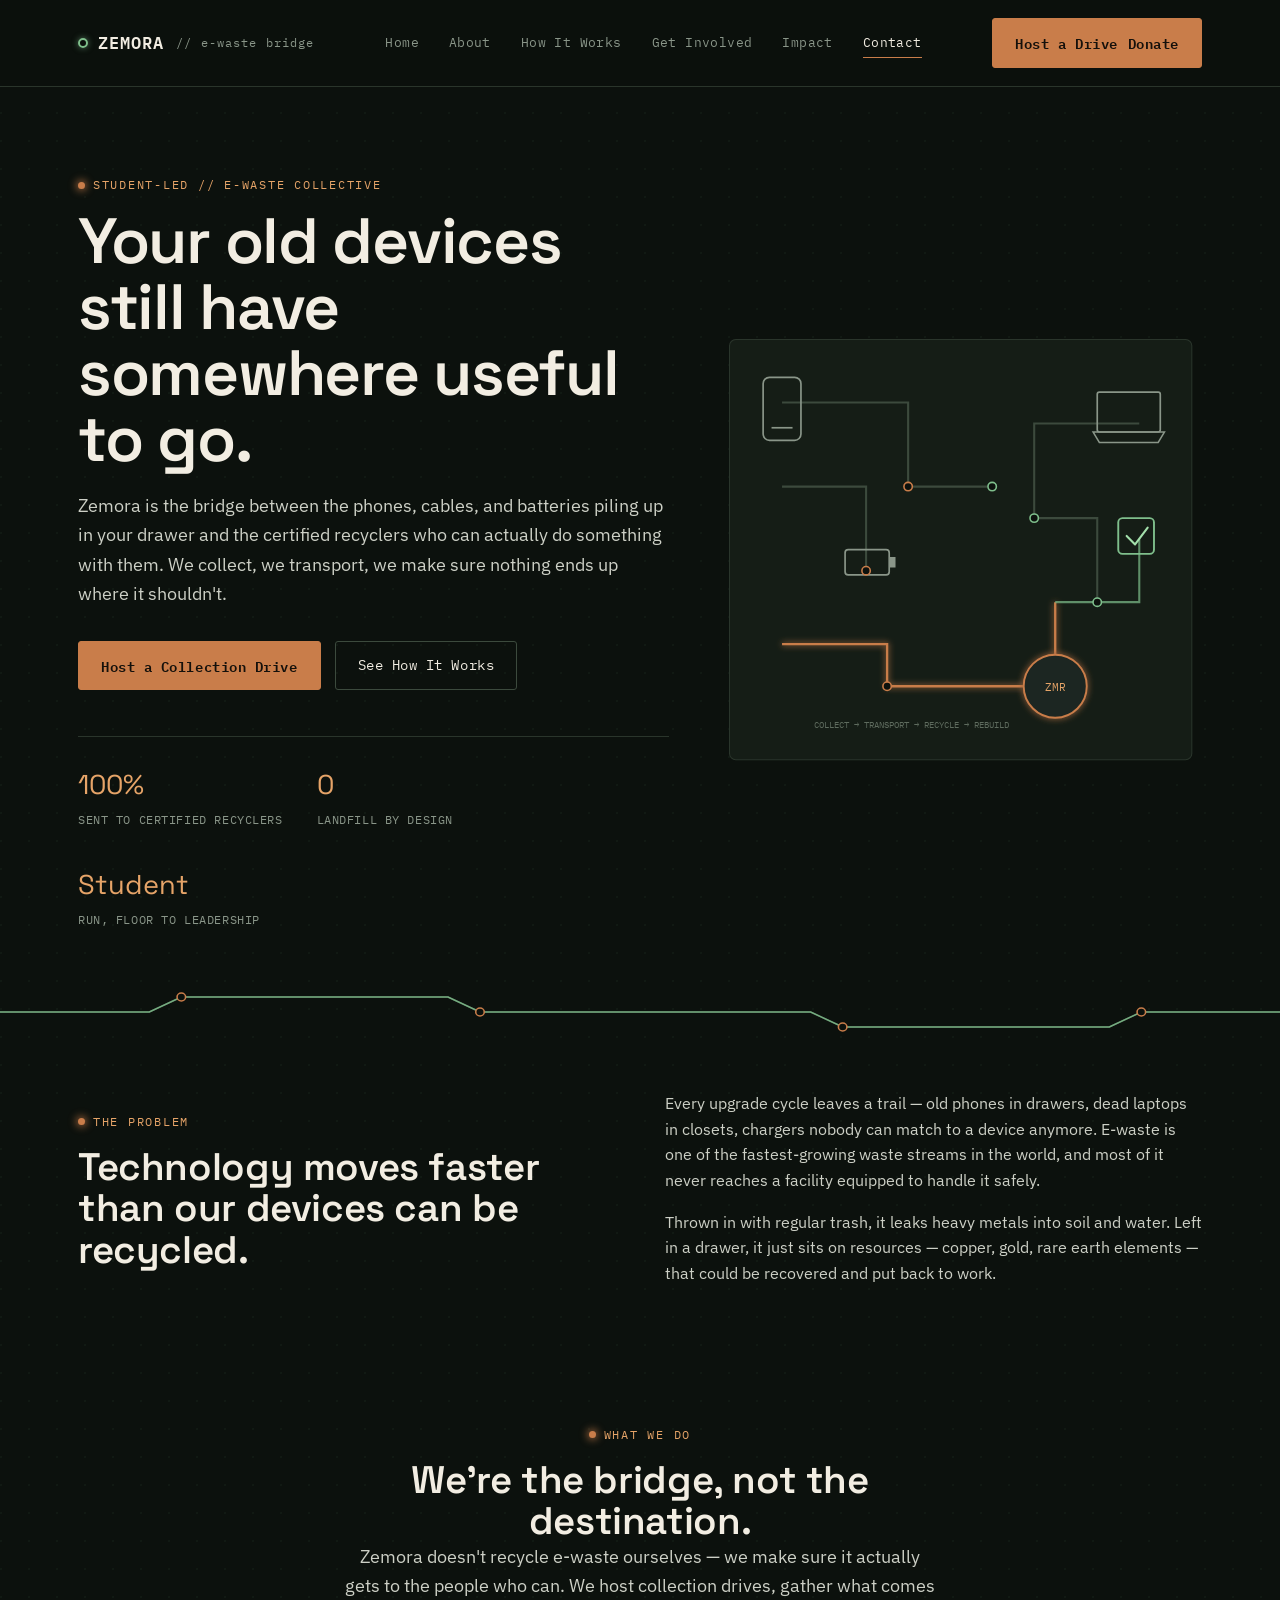
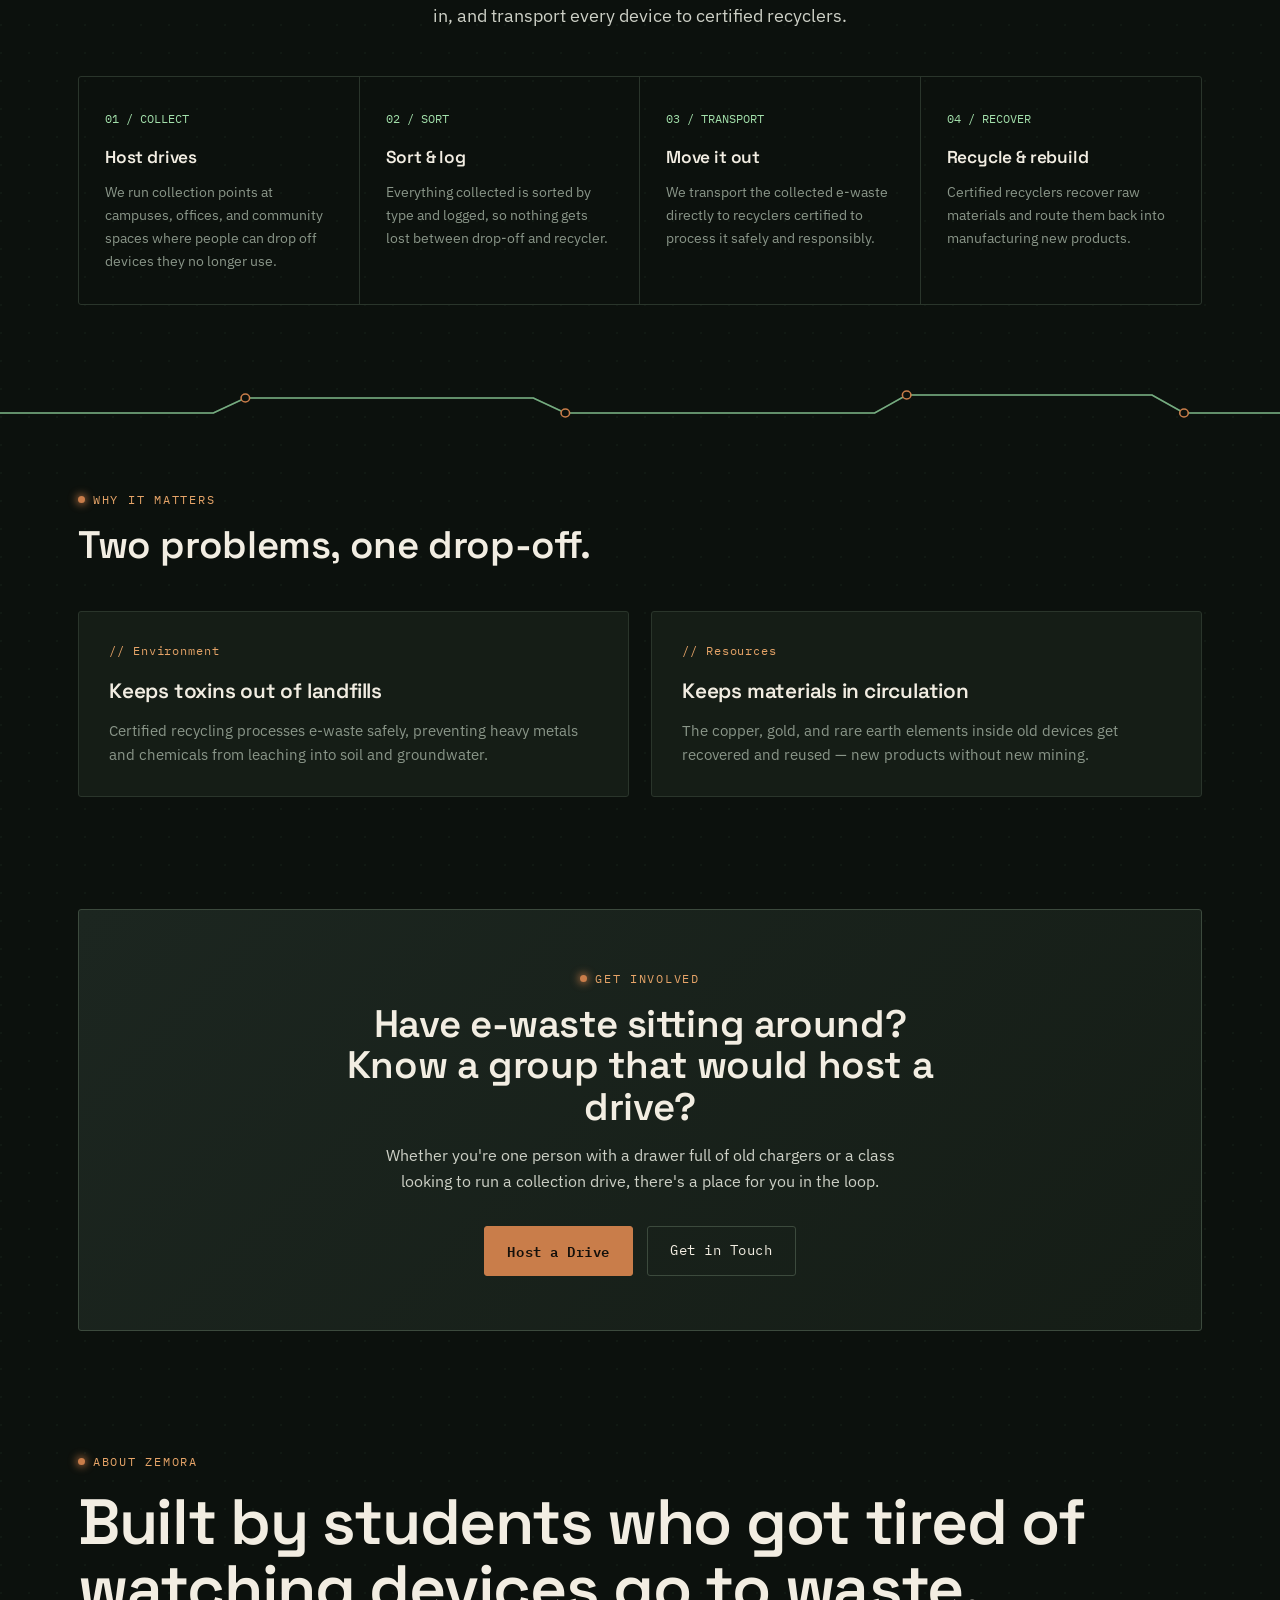
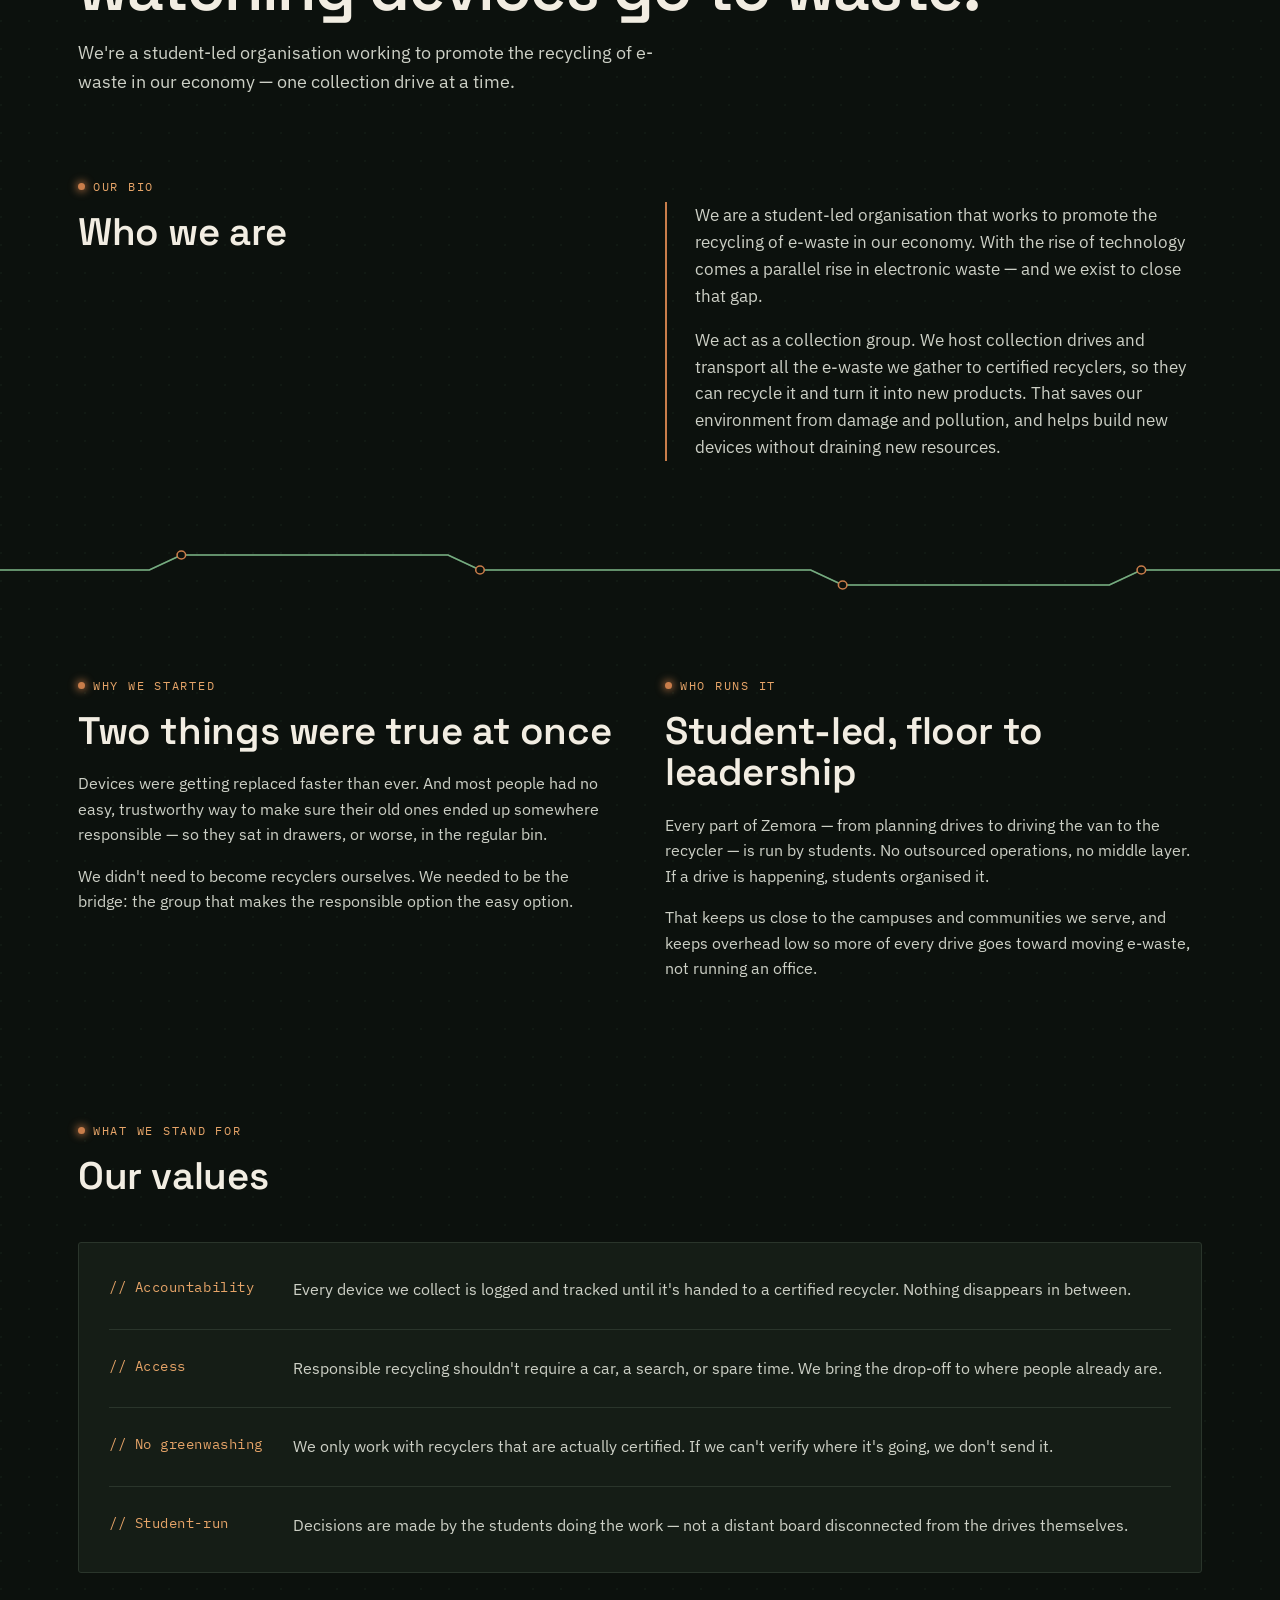
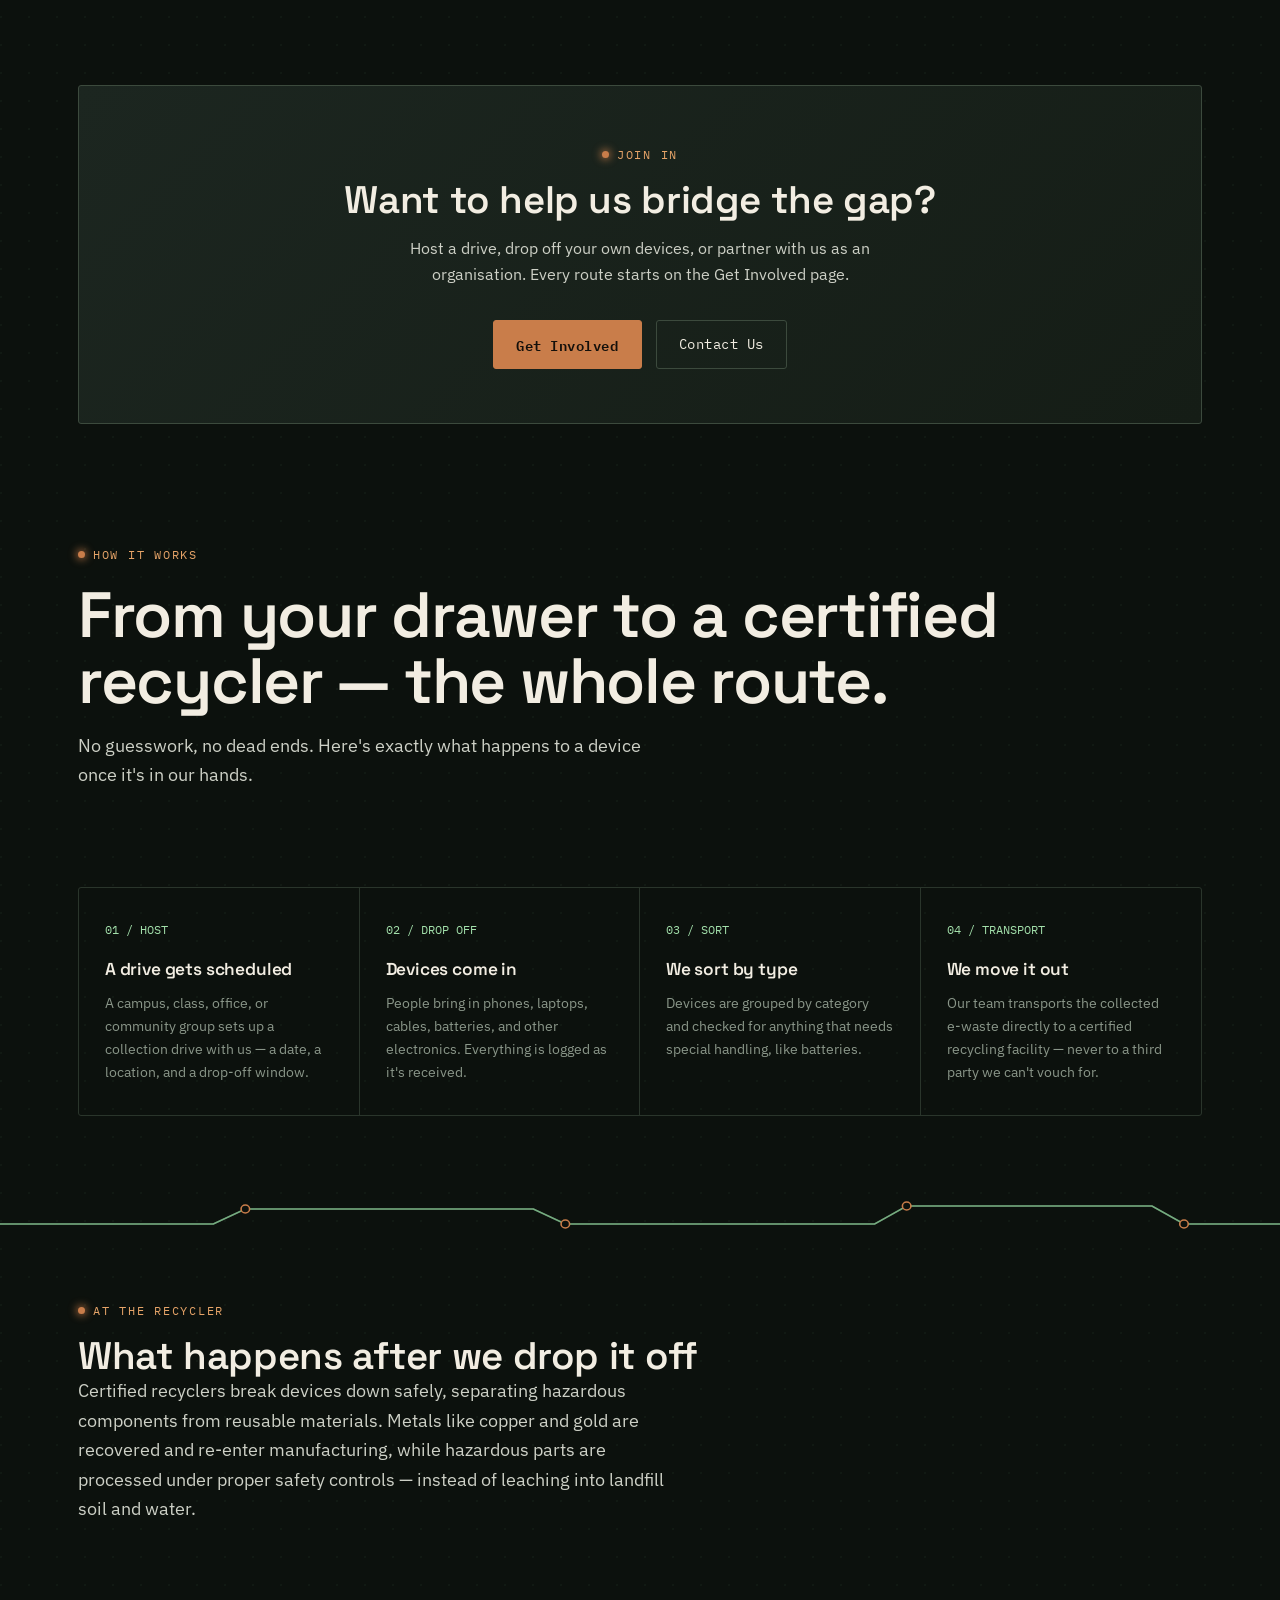
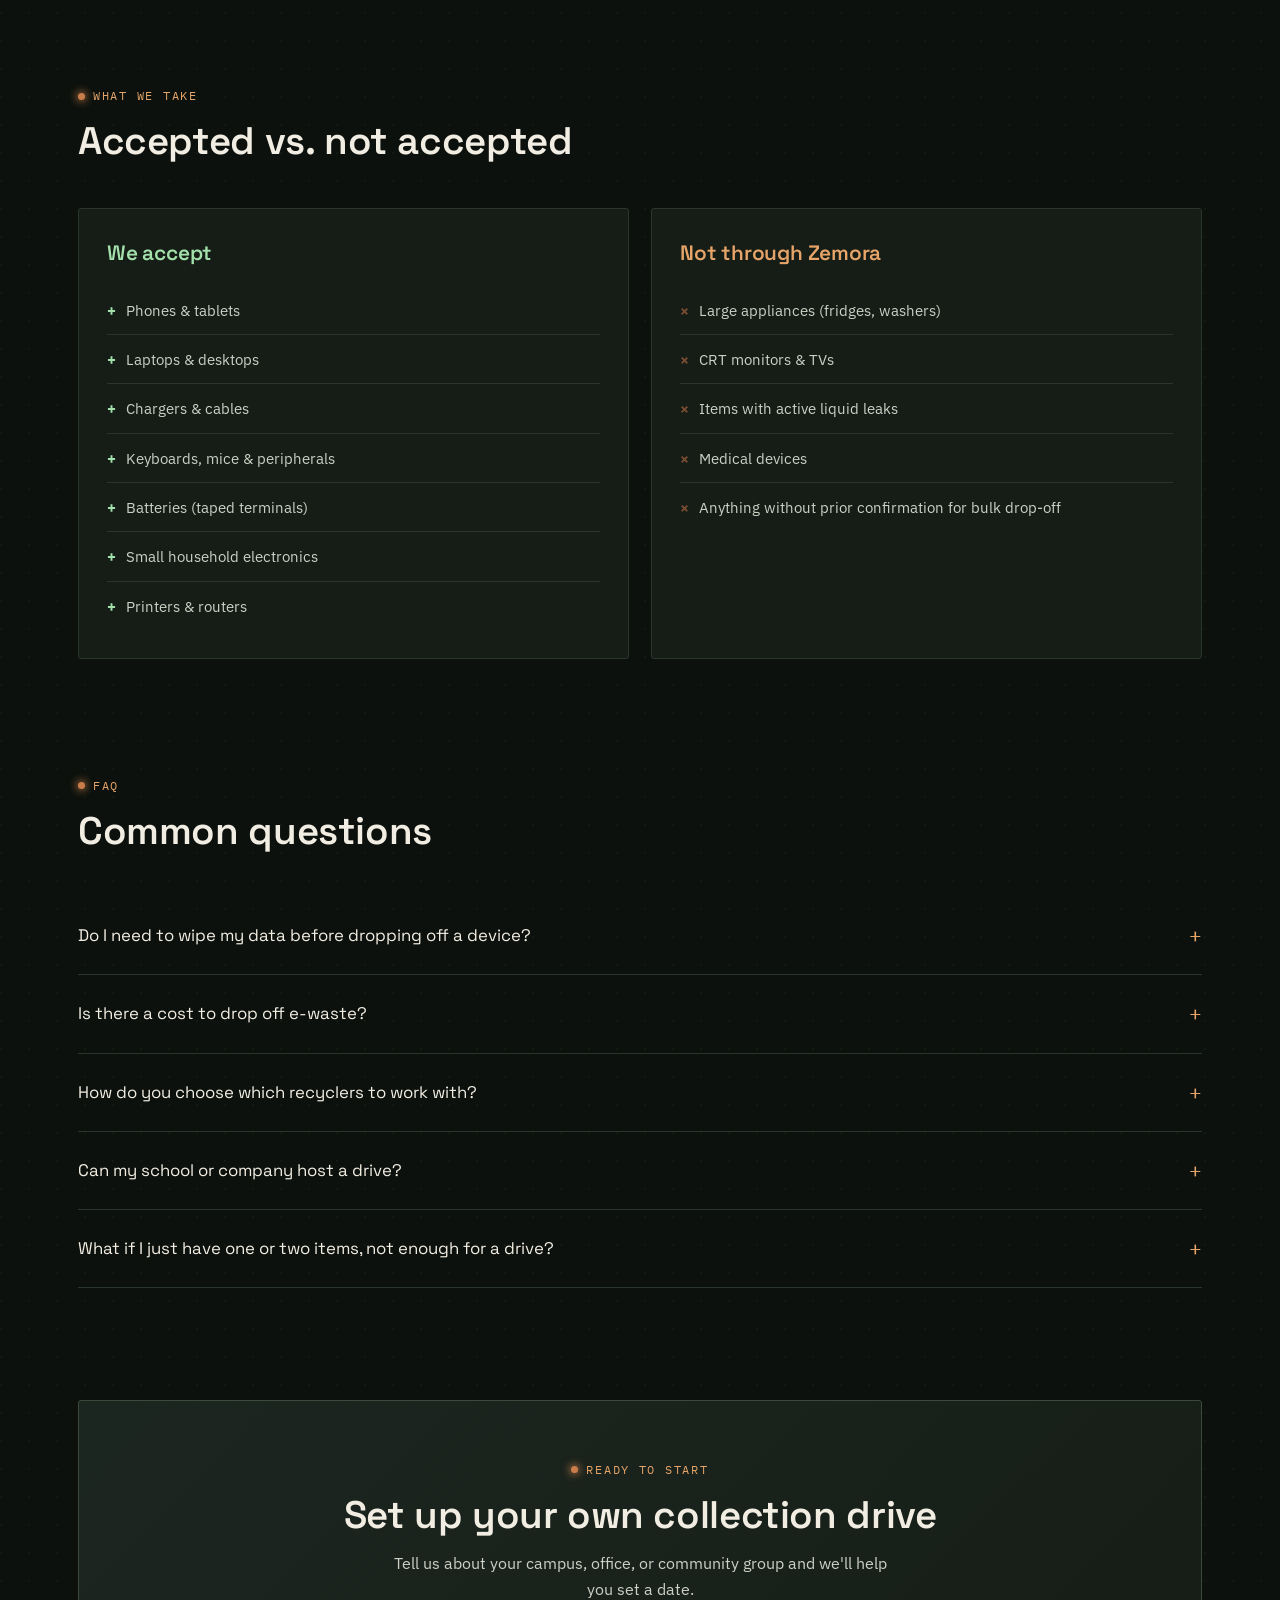
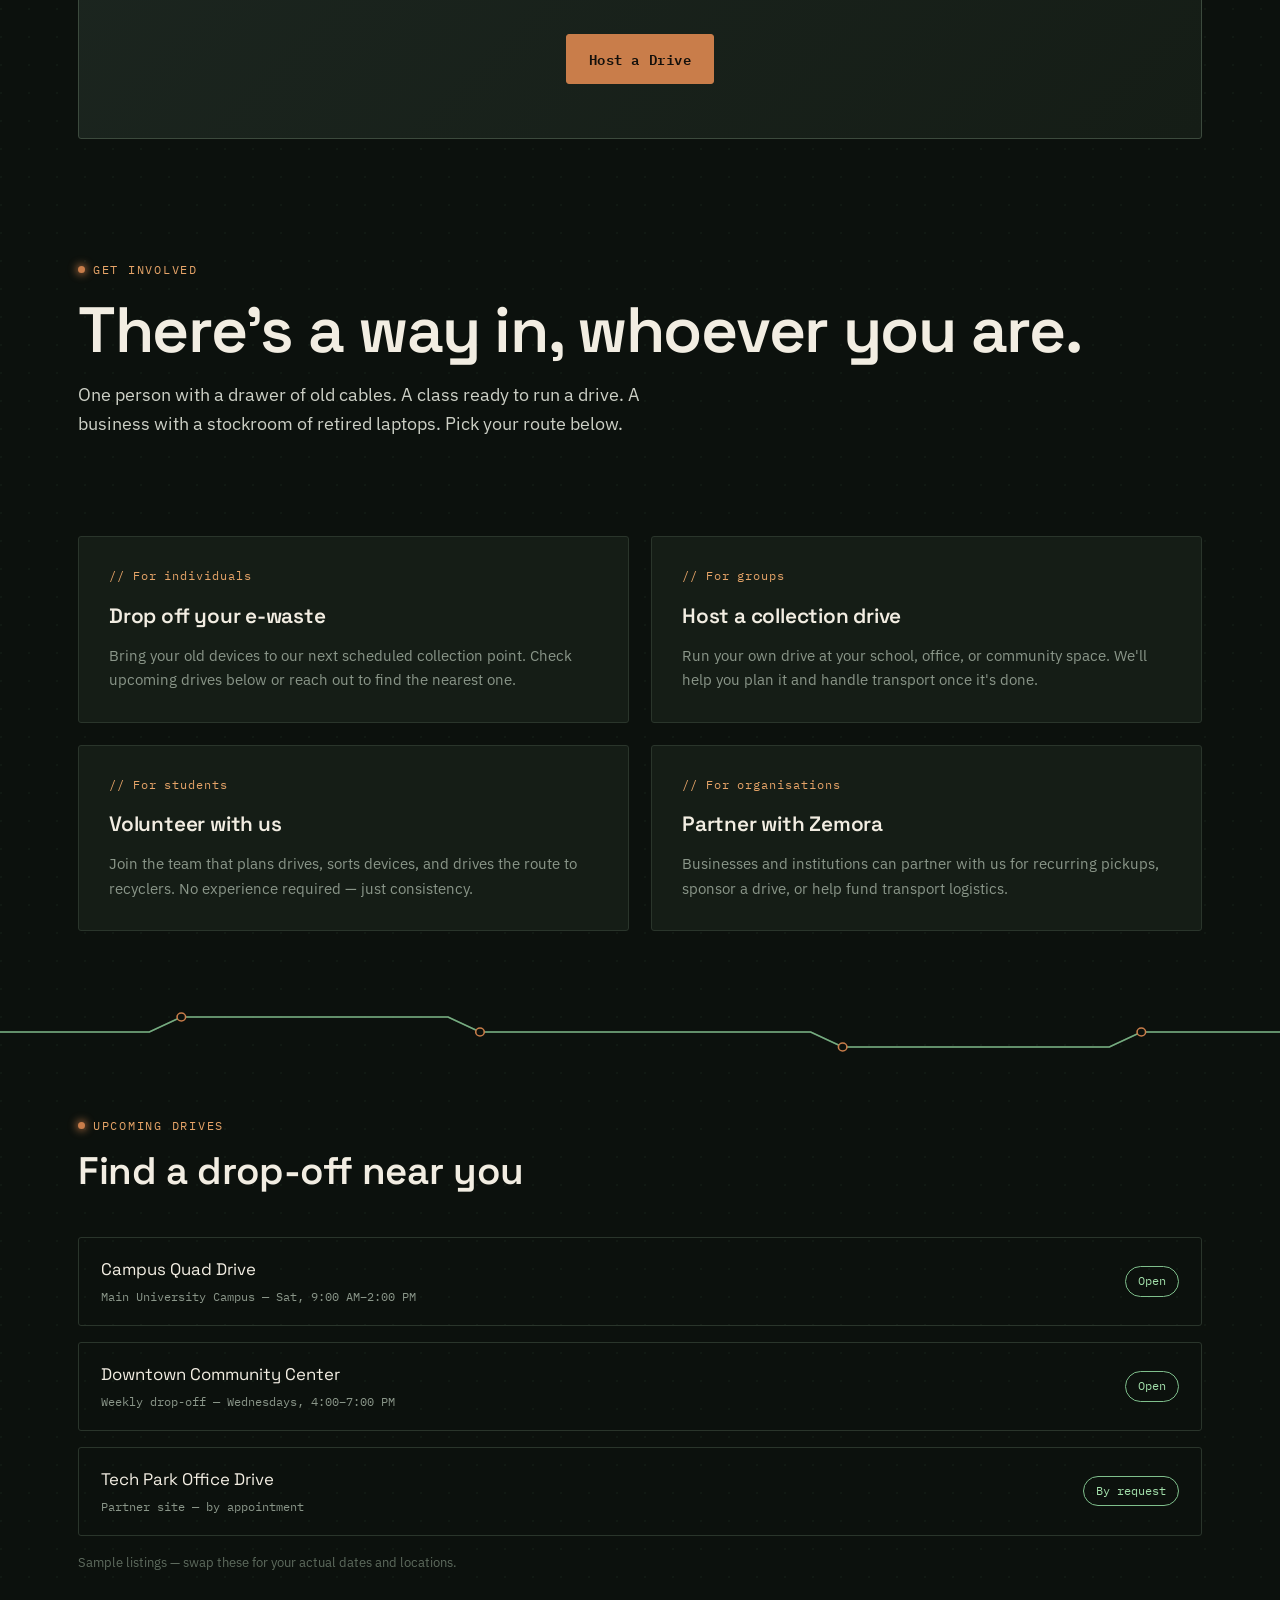
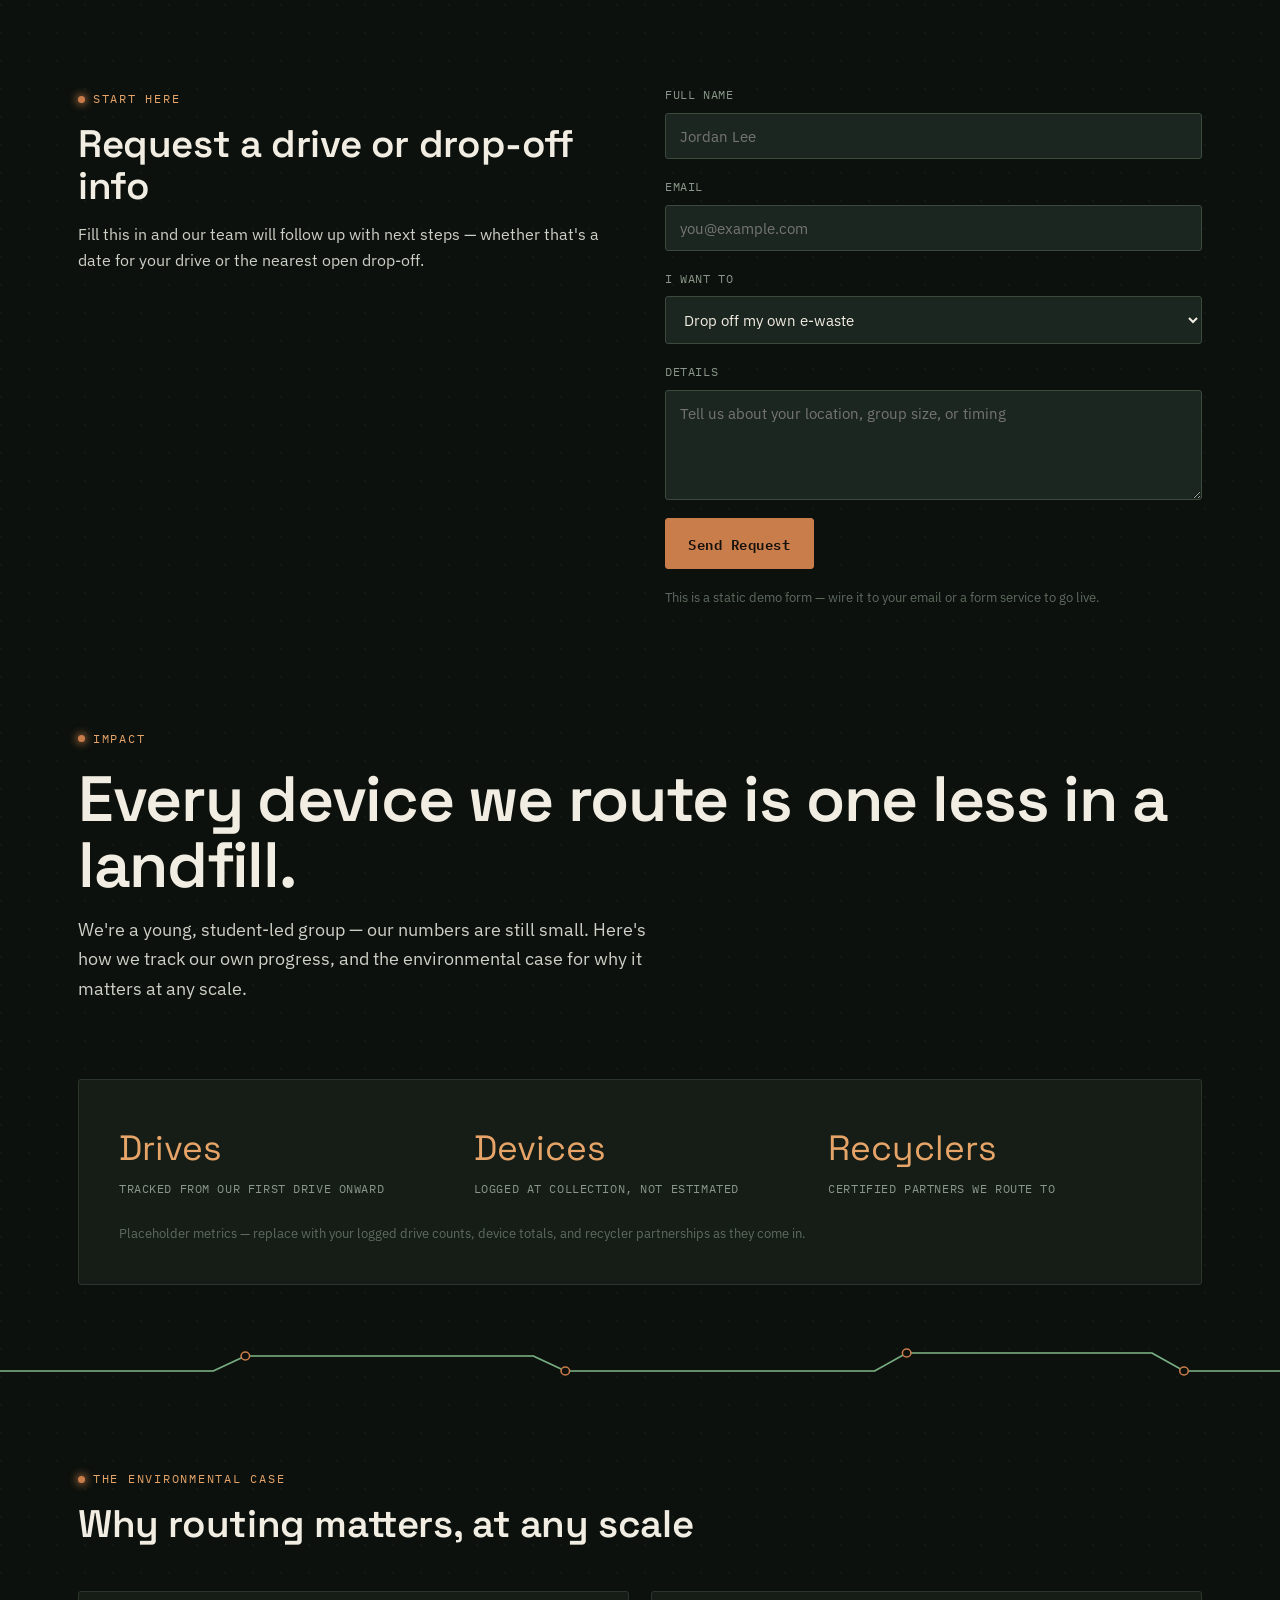
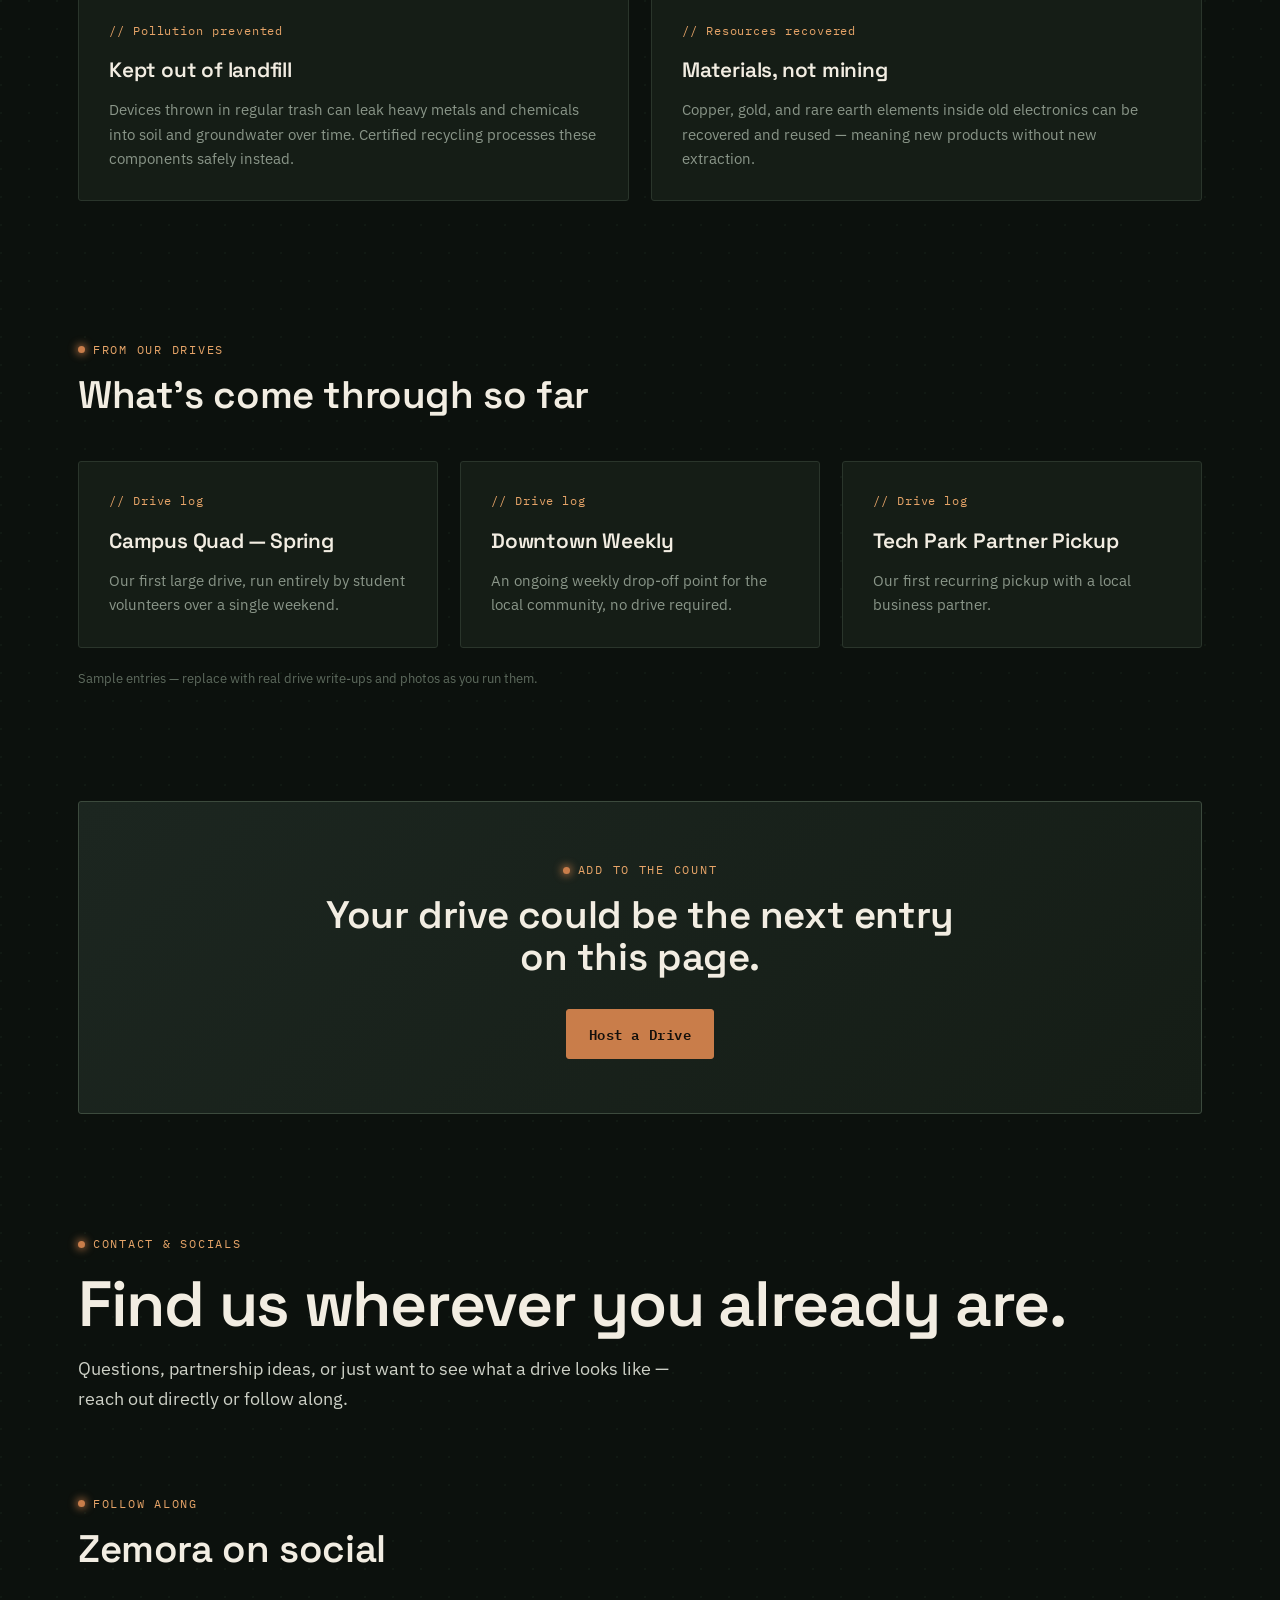
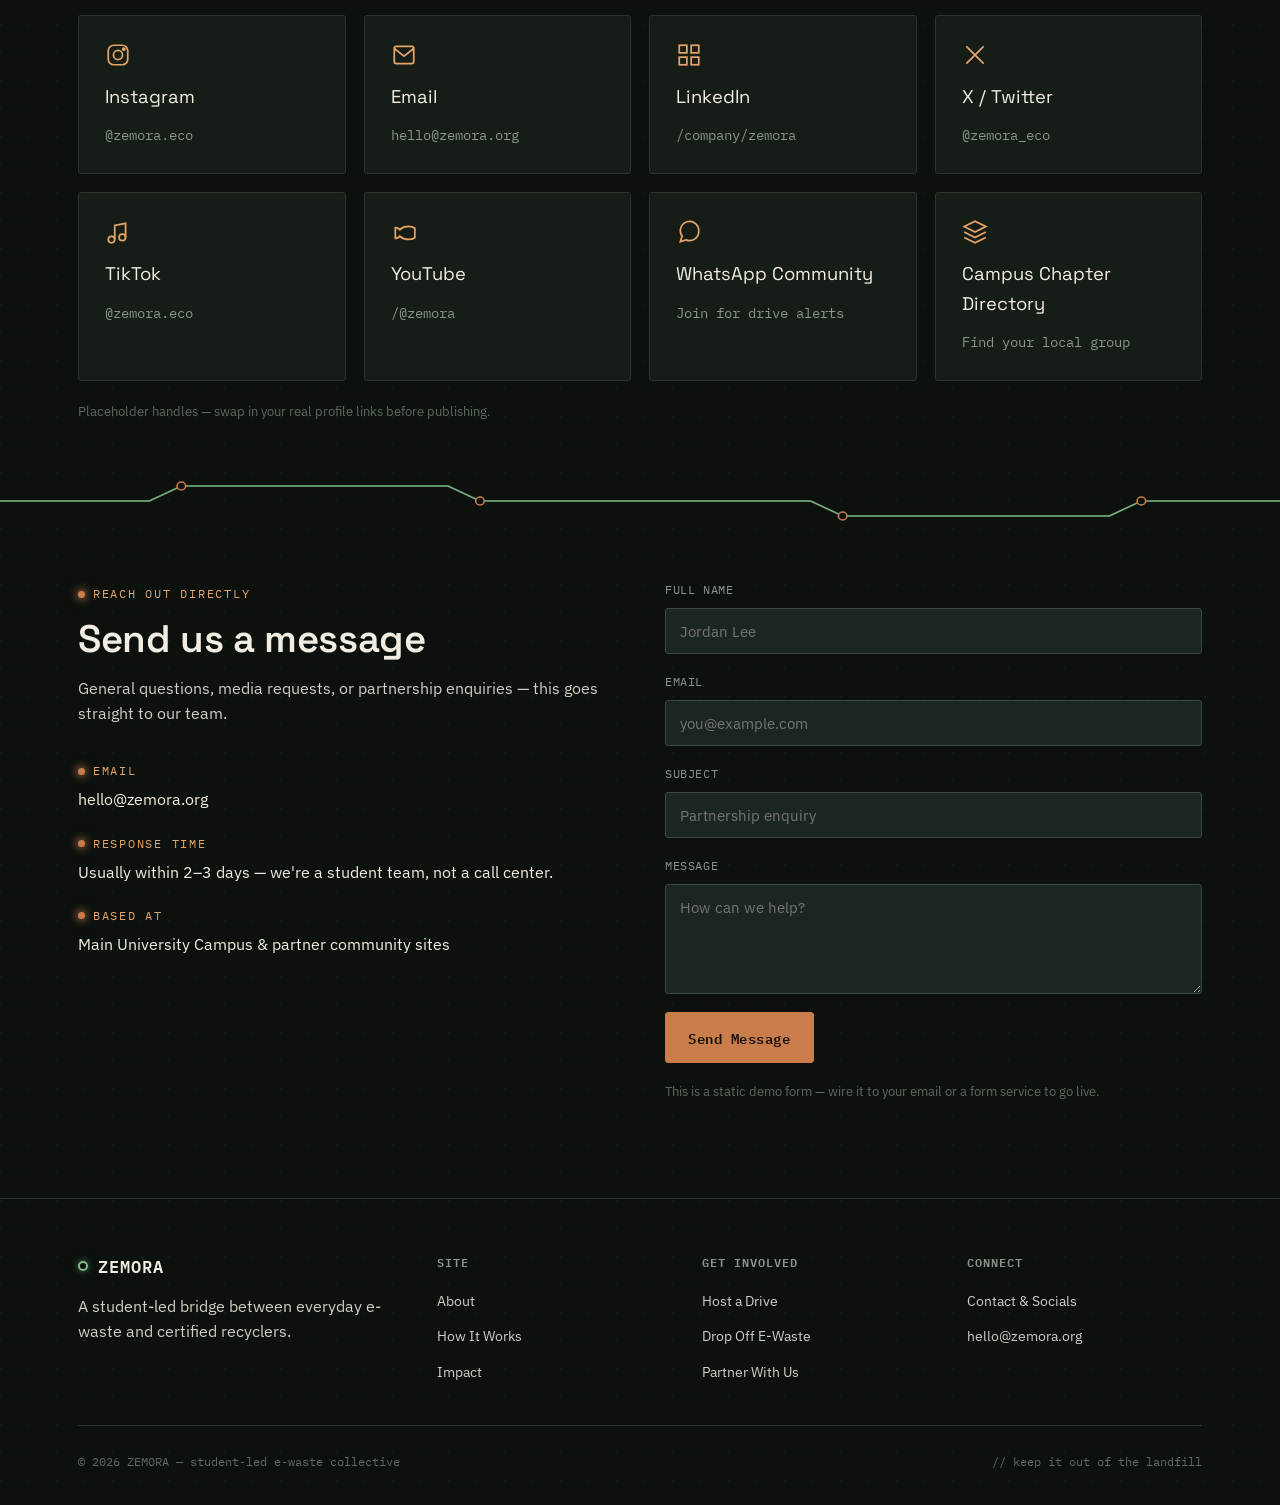
==== commit 3f8ed7d6: "Update main.html" ====
--- a/main.html
+++ b/main.html
@@ -4,11 +4,10 @@
 <meta charset="UTF-8">
 <meta name="viewport" content="width=device-width, initial-scale=1.0">
 <title>Zemora — The Bridge for E-Waste</title>
-<link rel="stylesheet" href="css/style.css">
 <meta name="description" content="Zemora is a student-led collective that bridges everyday e-waste to certified recyclers, keeping devices out of landfills and resources in circulation.">
 <link rel="preconnect" href="https://fonts.googleapis.com">
 <link href="https://fonts.googleapis.com/css2?family=Space+Grotesk:wght@500;600;700&family=IBM+Plex+Sans:wght@400;500;600&family=IBM+Plex+Mono:wght@400;500;600&display=swap" rel="stylesheet">
-<link rel="stylesheet" href="styles.css">
+<link rel="stylesheet" href="style.css">
 </head>
 <body>
 
--- a/style.css
+++ b/style.css
@@ -0,0 +1,477 @@
+/* ============================================================
+   ZEMORA — design tokens
+   Palette drawn from the material itself: PCB-green board stock,
+   reclaimed copper trace, phosphor-green signal, silkscreen white.
+   ============================================================ */
+
+:root {
+  --bg: #0c110d;
+  --bg-alt: #0f150f;
+  --panel: #151d16;
+  --panel-2: #1c2620;
+  --line: #2a352b;
+  --line-bright: #3c4a3d;
+
+  --copper: #c97d4a;
+  --copper-bright: #e6a468;
+  --copper-dim: #7a4d31;
+
+  --trace: #7fbf8c;
+  --trace-bright: #a3e0ab;
+
+  --text: #f2ede2;
+  --text-dim: #cdd0c6;
+  --muted: #8a9689;
+  --muted-2: #5e6b5e;
+
+  --radius: 3px;
+
+  --display: "Space Grotesk", "Arial Narrow", sans-serif;
+  --body: "IBM Plex Sans", "Segoe UI", sans-serif;
+  --mono: "IBM Plex Mono", "Courier New", monospace;
+
+  --wrap: 1180px;
+}
+
+* { box-sizing: border-box; }
+html { scroll-behavior: smooth; }
+
+body {
+  margin: 0;
+  background: var(--bg);
+  color: var(--text);
+  font-family: var(--body);
+  font-size: 16px;
+  line-height: 1.6;
+  -webkit-font-smoothing: antialiased;
+  background-image:
+    radial-gradient(circle at 1px 1px, rgba(127,191,140,0.05) 1px, transparent 0);
+  background-size: 28px 28px;
+}
+
+@media (prefers-reduced-motion: reduce) {
+  html { scroll-behavior: auto; }
+  * { animation-duration: 0.001ms !important; animation-iteration-count: 1 !important; transition-duration: 0.001ms !important; }
+}
+
+img, svg { display: block; max-width: 100%; }
+
+a { color: inherit; text-decoration: none; }
+
+.wrap {
+  max-width: var(--wrap);
+  margin: 0 auto;
+  padding: 0 28px;
+}
+
+h1, h2, h3, h4 {
+  font-family: var(--display);
+  font-weight: 600;
+  letter-spacing: -0.01em;
+  margin: 0;
+  color: var(--text);
+}
+
+h1 { font-size: clamp(2.4rem, 5vw, 4.1rem); line-height: 1.03; letter-spacing: -0.02em; }
+h2 { font-size: clamp(1.8rem, 3vw, 2.6rem); line-height: 1.08; }
+h3 { font-size: 1.3rem; }
+
+p { margin: 0 0 1em; color: var(--text-dim); }
+p:last-child { margin-bottom: 0; }
+
+.lede {
+  font-size: 1.15rem;
+  color: var(--text-dim);
+  max-width: 54ch;
+}
+
+.eyebrow {
+  font-family: var(--mono);
+  font-size: 0.78rem;
+  letter-spacing: 0.14em;
+  text-transform: uppercase;
+  color: var(--copper-bright);
+  display: inline-flex;
+  align-items: center;
+  gap: 8px;
+  margin-bottom: 14px;
+}
+.eyebrow::before {
+  content: "";
+  width: 7px;
+  height: 7px;
+  border-radius: 50%;
+  background: var(--copper);
+  box-shadow: 0 0 8px 1px var(--copper);
+  flex: none;
+}
+
+/* ---------------- Buttons ---------------- */
+.btn {
+  font-family: var(--mono);
+  font-size: 0.85rem;
+  letter-spacing: 0.04em;
+  display: inline-flex;
+  align-items: center;
+  gap: 10px;
+  padding: 13px 22px;
+  border-radius: var(--radius);
+  border: 1px solid var(--line-bright);
+  cursor: pointer;
+  transition: border-color 0.2s ease, background 0.2s ease, transform 0.15s ease;
+}
+.btn-primary {
+  background: var(--copper);
+  color: #14100b;
+  border-color: var(--copper);
+  font-weight: 600;
+}
+.btn-primary:hover { background: var(--copper-bright); border-color: var(--copper-bright); transform: translateY(-1px); }
+.btn-ghost {
+  background: transparent;
+  color: var(--text);
+}
+.btn-ghost:hover { border-color: var(--trace); color: var(--trace-bright); }
+.btn-row { display: flex; gap: 14px; flex-wrap: wrap; margin-top: 32px; }
+
+/* ---------------- Nav ---------------- */
+header.site {
+  position: sticky;
+  top: 0;
+  z-index: 50;
+  background: rgba(12, 17, 13, 0.88);
+  backdrop-filter: blur(10px);
+  border-bottom: 1px solid var(--line);
+}
+.nav {
+  display: flex;
+  align-items: center;
+  justify-content: space-between;
+  padding: 18px 28px;
+  max-width: var(--wrap);
+  margin: 0 auto;
+}
+.logo {
+  font-family: var(--mono);
+  font-weight: 600;
+  font-size: 1.05rem;
+  letter-spacing: 0.06em;
+  display: flex;
+  align-items: center;
+  gap: 10px;
+}
+.logo .pad {
+  width: 10px; height: 10px;
+  border: 2px solid var(--trace);
+  border-radius: 50%;
+  box-shadow: 0 0 6px 0 rgba(127,191,140,0.6);
+}
+.logo span.sub { color: var(--muted); font-weight: 400; font-size: 0.72rem; letter-spacing: 0.1em; margin-left: 2px; }
+
+nav.links { display: flex; gap: 30px; }
+nav.links a {
+  font-family: var(--mono);
+  font-size: 0.82rem;
+  letter-spacing: 0.03em;
+  color: var(--muted);
+  padding: 4px 0;
+  border-bottom: 1px solid transparent;
+  transition: color 0.2s ease, border-color 0.2s ease;
+}
+nav.links a:hover, nav.links a.active { color: var(--text); border-color: var(--copper); }
+
+.nav-cta { display: flex; align-items: center; gap: 18px; }
+.nav-toggle { display: none; background: none; border: 1px solid var(--line-bright); border-radius: var(--radius); color: var(--text); width: 40px; height: 40px; cursor: pointer; }
+
+@media (max-width: 860px) {
+  nav.links { display: none; }
+  .nav-toggle { display: block; }
+  .nav-cta .btn span.long { display: none; }
+}
+
+/* ---------------- Hero ---------------- */
+.hero {
+  padding: 84px 0 60px;
+  position: relative;
+  overflow: hidden;
+}
+.hero .wrap { display: grid; grid-template-columns: 1.1fr 0.9fr; gap: 50px; align-items: center; }
+@media (max-width: 900px) { .hero .wrap { grid-template-columns: 1fr; } }
+
+.hero-copy p.lede { margin-top: 18px; margin-bottom: 0; }
+
+.stat-strip {
+  display: flex;
+  gap: 34px;
+  margin-top: 46px;
+  padding-top: 26px;
+  border-top: 1px solid var(--line);
+  flex-wrap: wrap;
+}
+.stat-strip .stat { min-width: 120px; }
+.stat .num {
+  font-family: var(--display);
+  font-size: 1.7rem;
+  color: var(--copper-bright);
+}
+.stat .label {
+  font-family: var(--mono);
+  font-size: 0.72rem;
+  color: var(--muted);
+  letter-spacing: 0.05em;
+  text-transform: uppercase;
+  margin-top: 4px;
+}
+
+/* ---------------- Trace divider (signature element) ---------------- */
+.trace-divider {
+  width: 100%;
+  height: 46px;
+  overflow: visible;
+}
+.trace-divider path {
+  stroke: var(--line-bright);
+  stroke-width: 1.5;
+  fill: none;
+}
+.trace-divider path.live {
+  stroke: var(--trace);
+  stroke-dasharray: 6 420;
+  stroke-dashoffset: 0;
+  opacity: 0.85;
+  transition: stroke-dasharray 1.8s ease;
+}
+.trace-divider circle {
+  fill: var(--bg);
+  stroke: var(--copper);
+  stroke-width: 1.5;
+}
+.trace-divider.in-view path.live { stroke-dasharray: 420 0; }
+
+/* ---------------- Sections ---------------- */
+section { padding: 78px 0; }
+section.tight { padding: 56px 0; }
+.section-head { max-width: 620px; margin-bottom: 46px; }
+.section-head.center { margin-left: auto; margin-right: auto; text-align: center; }
+
+.panel {
+  background: var(--panel);
+  border: 1px solid var(--line);
+  border-radius: var(--radius);
+}
+
+/* Card grid */
+.grid { display: grid; gap: 22px; }
+.grid.cols-3 { grid-template-columns: repeat(3, 1fr); }
+.grid.cols-2 { grid-template-columns: repeat(2, 1fr); }
+@media (max-width: 860px) { .grid.cols-3, .grid.cols-2 { grid-template-columns: 1fr; } }
+
+.card {
+  background: var(--panel);
+  border: 1px solid var(--line);
+  border-radius: var(--radius);
+  padding: 30px;
+  transition: border-color 0.2s ease, transform 0.2s ease;
+  position: relative;
+}
+.card:hover { border-color: var(--line-bright); transform: translateY(-2px); }
+.card .tag {
+  font-family: var(--mono);
+  font-size: 0.72rem;
+  color: var(--copper-bright);
+  letter-spacing: 0.08em;
+  margin-bottom: 14px;
+  display: block;
+}
+.card h3 { margin-bottom: 10px; }
+.card p { color: var(--muted); font-size: 0.95rem; }
+
+/* Step / process list */
+.steps {
+  display: grid;
+  grid-template-columns: repeat(4, 1fr);
+  gap: 0;
+  border: 1px solid var(--line);
+  border-radius: var(--radius);
+  overflow: hidden;
+}
+@media (max-width: 900px) { .steps { grid-template-columns: 1fr; } }
+.step {
+  padding: 32px 26px;
+  border-right: 1px solid var(--line);
+  position: relative;
+}
+.step:last-child { border-right: none; }
+@media (max-width: 900px) { .step { border-right: none; border-bottom: 1px solid var(--line); } .step:last-child { border-bottom: none; } }
+.step .designator {
+  font-family: var(--mono);
+  font-size: 0.75rem;
+  color: var(--trace-bright);
+  margin-bottom: 16px;
+}
+.step h3 { font-size: 1.08rem; margin-bottom: 8px; }
+.step p { font-size: 0.9rem; color: var(--muted); }
+
+/* Accept / not accept table */
+.accept-grid { display: grid; grid-template-columns: 1fr 1fr; gap: 22px; }
+@media (max-width: 720px) { .accept-grid { grid-template-columns: 1fr; } }
+.accept-list { list-style: none; margin: 0; padding: 0; }
+.accept-list li {
+  padding: 12px 0;
+  border-bottom: 1px solid var(--line);
+  font-size: 0.95rem;
+  color: var(--text-dim);
+  display: flex;
+  gap: 10px;
+}
+.accept-list li:last-child { border-bottom: none; }
+.accept-list.yes li::before { content: "+"; color: var(--trace-bright); font-family: var(--mono); font-weight: 700; }
+.accept-list.no li::before { content: "×"; color: var(--copper-dim); font-family: var(--mono); font-weight: 700; }
+
+/* Quote / bio block */
+.bio-block {
+  border-left: 2px solid var(--copper);
+  padding-left: 28px;
+  margin: 30px 0;
+}
+.bio-block p { font-size: 1.05rem; color: var(--text-dim); }
+
+/* Values */
+.value {
+  padding: 26px 0;
+  border-bottom: 1px solid var(--line);
+  display: grid;
+  grid-template-columns: 160px 1fr;
+  gap: 24px;
+}
+.value:last-child { border-bottom: none; }
+.value .vname { font-family: var(--mono); font-size: 0.85rem; color: var(--copper-bright); letter-spacing: 0.04em; }
+@media (max-width: 700px) { .value { grid-template-columns: 1fr; gap: 8px; } }
+
+/* Form */
+form.contact-form { display: grid; gap: 18px; max-width: 560px; }
+.field { display: grid; gap: 8px; }
+.field label { font-family: var(--mono); font-size: 0.78rem; color: var(--muted); letter-spacing: 0.05em; text-transform: uppercase; }
+.field input, .field select, .field textarea {
+  background: var(--panel-2);
+  border: 1px solid var(--line-bright);
+  border-radius: var(--radius);
+  padding: 12px 14px;
+  color: var(--text);
+  font-family: var(--body);
+  font-size: 0.95rem;
+}
+.field textarea { resize: vertical; min-height: 110px; }
+.field input:focus, .field select:focus, .field textarea:focus {
+  outline: 2px solid var(--trace);
+  outline-offset: 1px;
+  border-color: var(--trace);
+}
+.form-note { font-size: 0.82rem; color: var(--muted-2); }
+
+/* Socials */
+.social-grid { display: grid; grid-template-columns: repeat(4, 1fr); gap: 18px; }
+@media (max-width: 820px) { .social-grid { grid-template-columns: repeat(2, 1fr); } }
+.social-card {
+  padding: 26px;
+  border: 1px solid var(--line);
+  border-radius: var(--radius);
+  background: var(--panel);
+  transition: border-color 0.2s ease, transform 0.2s ease;
+  display: flex;
+  flex-direction: column;
+  gap: 14px;
+}
+.social-card:hover { border-color: var(--trace); transform: translateY(-3px); }
+.social-card .icon { width: 26px; height: 26px; color: var(--copper-bright); }
+.social-card .handle { font-family: var(--mono); font-size: 0.85rem; color: var(--muted); }
+.social-card .platform { font-family: var(--display); font-size: 1.15rem; }
+
+/* Locations / drop-off */
+.loc-list { display: grid; gap: 16px; }
+.loc-row {
+  display: grid;
+  grid-template-columns: 1fr auto;
+  align-items: center;
+  gap: 14px;
+  padding: 18px 22px;
+  border: 1px solid var(--line);
+  border-radius: var(--radius);
+}
+.loc-row .name { font-family: var(--display); font-size: 1.05rem; }
+.loc-row .meta { font-family: var(--mono); font-size: 0.78rem; color: var(--muted); margin-top: 4px; }
+.loc-row .badge { font-family: var(--mono); font-size: 0.72rem; color: var(--trace-bright); border: 1px solid var(--trace); border-radius: 20px; padding: 5px 12px; white-space: nowrap; }
+
+/* CTA banner */
+.cta-banner {
+  background: linear-gradient(135deg, var(--panel-2), var(--panel));
+  border: 1px solid var(--line-bright);
+  border-radius: var(--radius);
+  padding: 54px;
+  text-align: center;
+  position: relative;
+  overflow: hidden;
+}
+.cta-banner h2 { max-width: 640px; margin: 0 auto 16px; }
+.cta-banner p { max-width: 520px; margin: 0 auto; }
+.cta-banner .btn-row { justify-content: center; }
+
+/* FAQ */
+.faq-item { border-bottom: 1px solid var(--line); padding: 22px 0; }
+.faq-item summary {
+  cursor: pointer;
+  font-family: var(--display);
+  font-size: 1.05rem;
+  list-style: none;
+  display: flex;
+  justify-content: space-between;
+  align-items: center;
+}
+.faq-item summary::-webkit-details-marker { display: none; }
+.faq-item summary::after { content: "+"; font-family: var(--mono); color: var(--copper-bright); font-size: 1.3rem; transition: transform 0.2s ease; }
+.faq-item[open] summary::after { transform: rotate(45deg); }
+.faq-item p { margin-top: 14px; color: var(--muted); }
+
+/* Footer */
+footer.site {
+  border-top: 1px solid var(--line);
+  padding: 54px 0 34px;
+  margin-top: 40px;
+}
+.footer-grid {
+  display: grid;
+  grid-template-columns: 1.4fr 1fr 1fr 1fr;
+  gap: 30px;
+  margin-bottom: 40px;
+}
+@media (max-width: 780px) { .footer-grid { grid-template-columns: 1fr 1fr; } }
+.footer-grid h4 { font-family: var(--mono); font-size: 0.75rem; letter-spacing: 0.08em; color: var(--muted); text-transform: uppercase; margin-bottom: 16px; }
+.footer-grid ul { list-style: none; margin: 0; padding: 0; display: grid; gap: 10px; }
+.footer-grid a { color: var(--text-dim); font-size: 0.9rem; }
+.footer-grid a:hover { color: var(--trace-bright); }
+.footer-bottom {
+  display: flex;
+  justify-content: space-between;
+  align-items: center;
+  padding-top: 26px;
+  border-top: 1px solid var(--line);
+  font-family: var(--mono);
+  font-size: 0.75rem;
+  color: var(--muted-2);
+  flex-wrap: wrap;
+  gap: 12px;
+}
+
+/* Single-page anchor sections */
+.page-block { scroll-margin-top: 84px; }
+.page-break { height: 0; }
+
+/* Page hero (interior pages) */
+.page-hero { padding: 60px 0 20px; }
+.page-hero .eyebrow { margin-bottom: 18px; }
+.page-hero p.lede { margin-top: 16px; }
+
+/* Utility */
+.mt-0 { margin-top: 0; }
+.center { text-align: center; }
+.flow > * + * { margin-top: 1em; }
